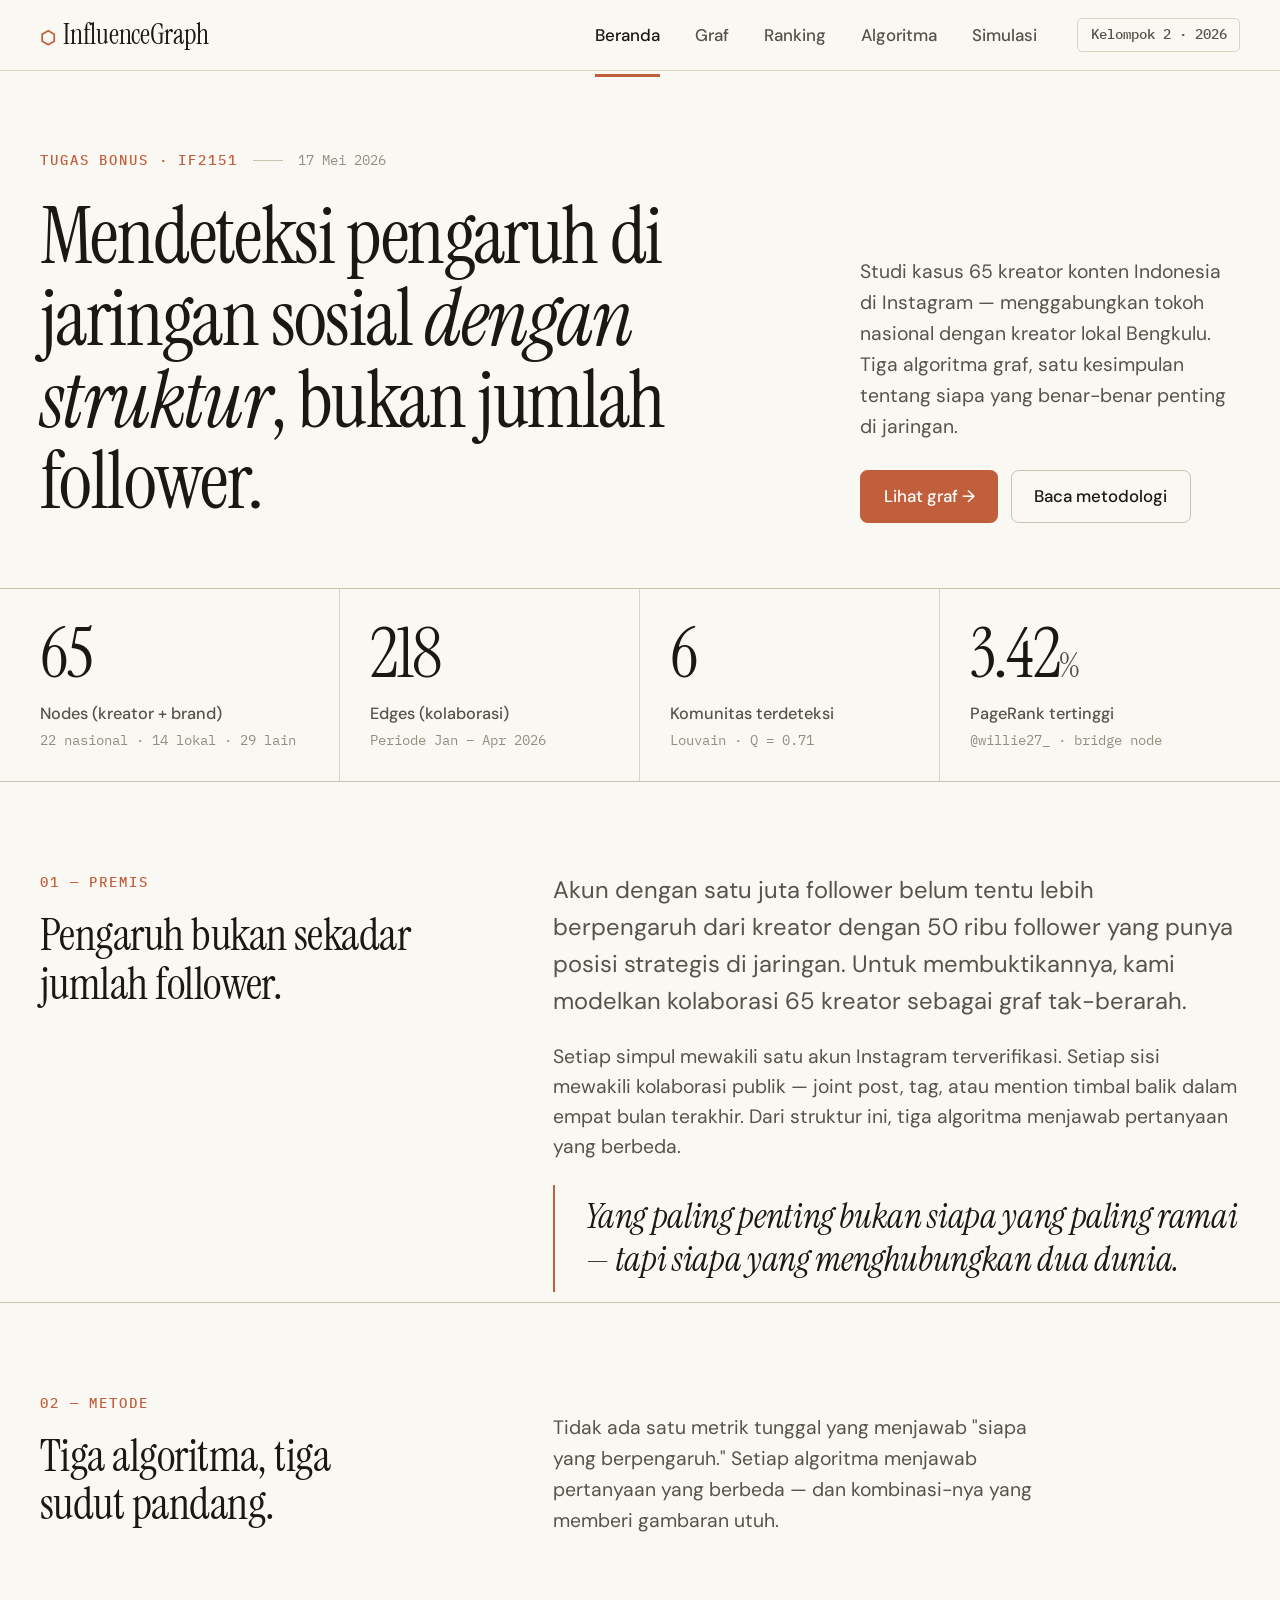
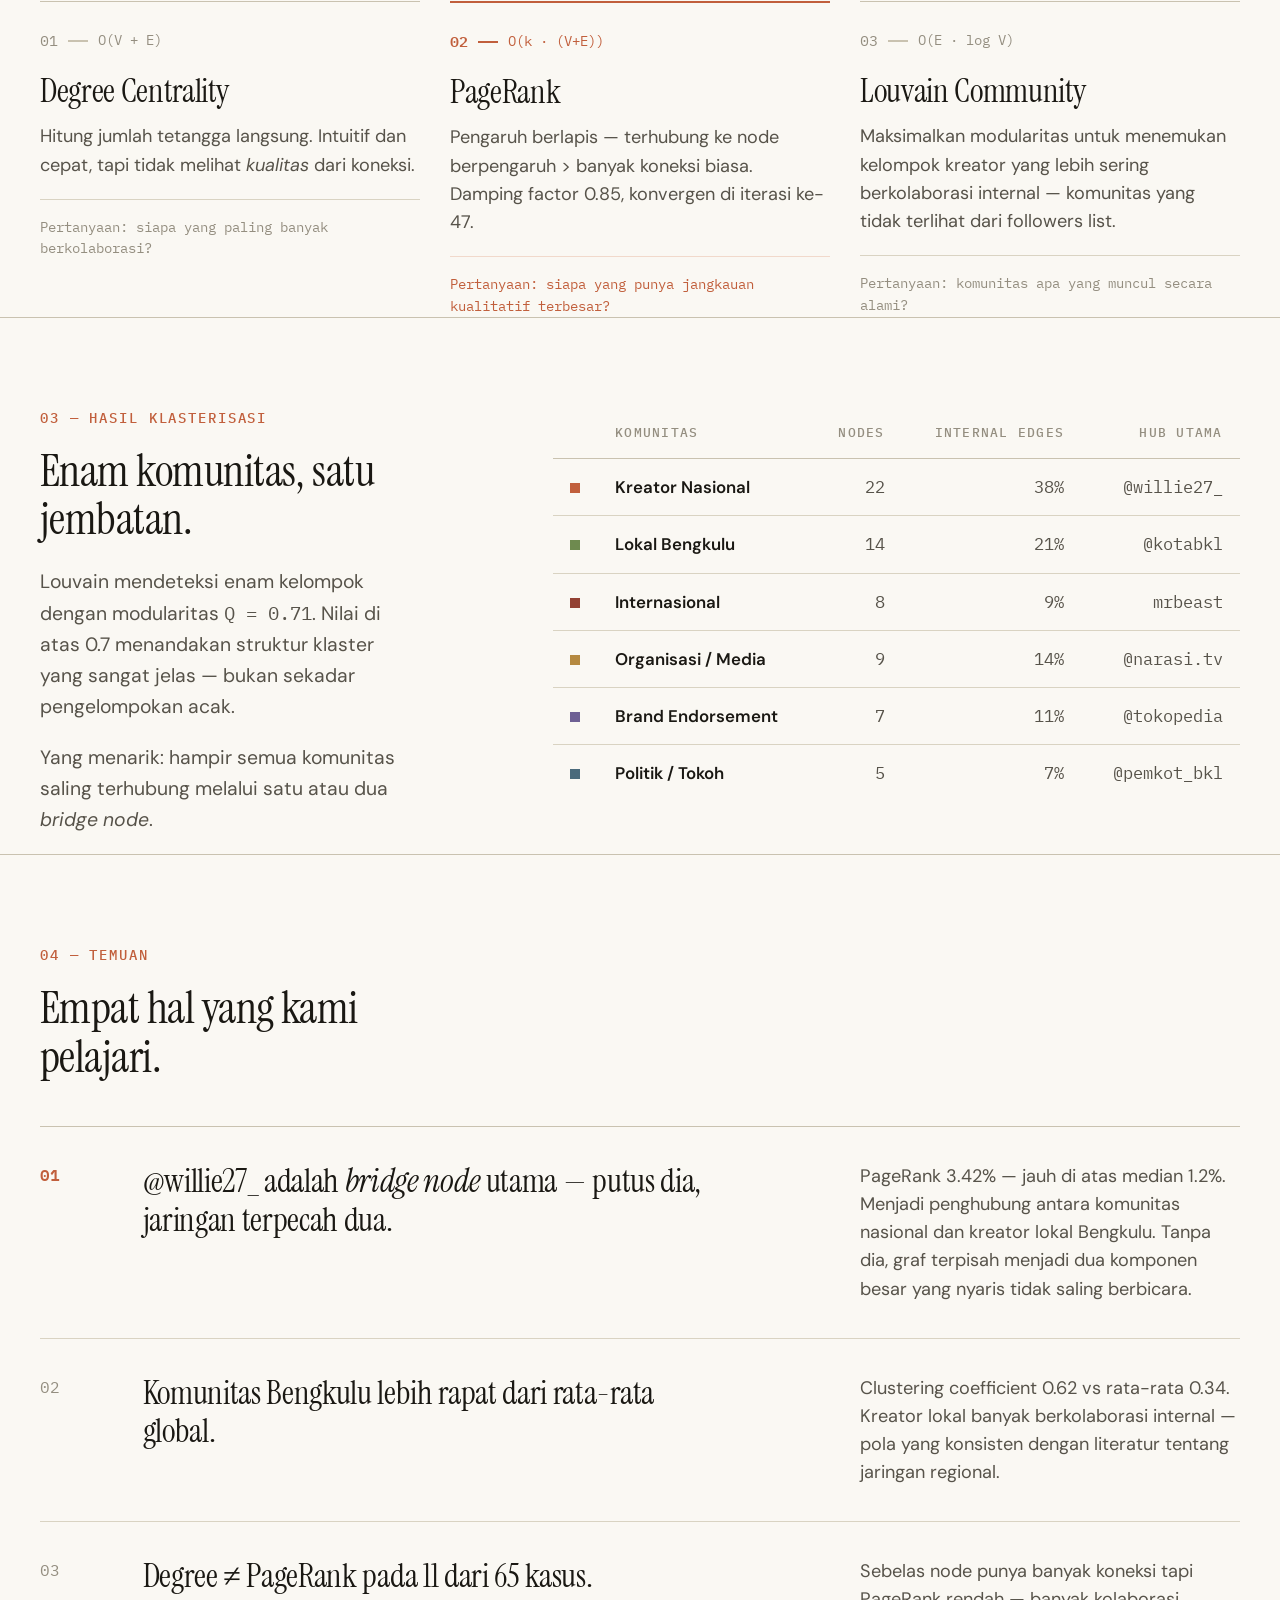
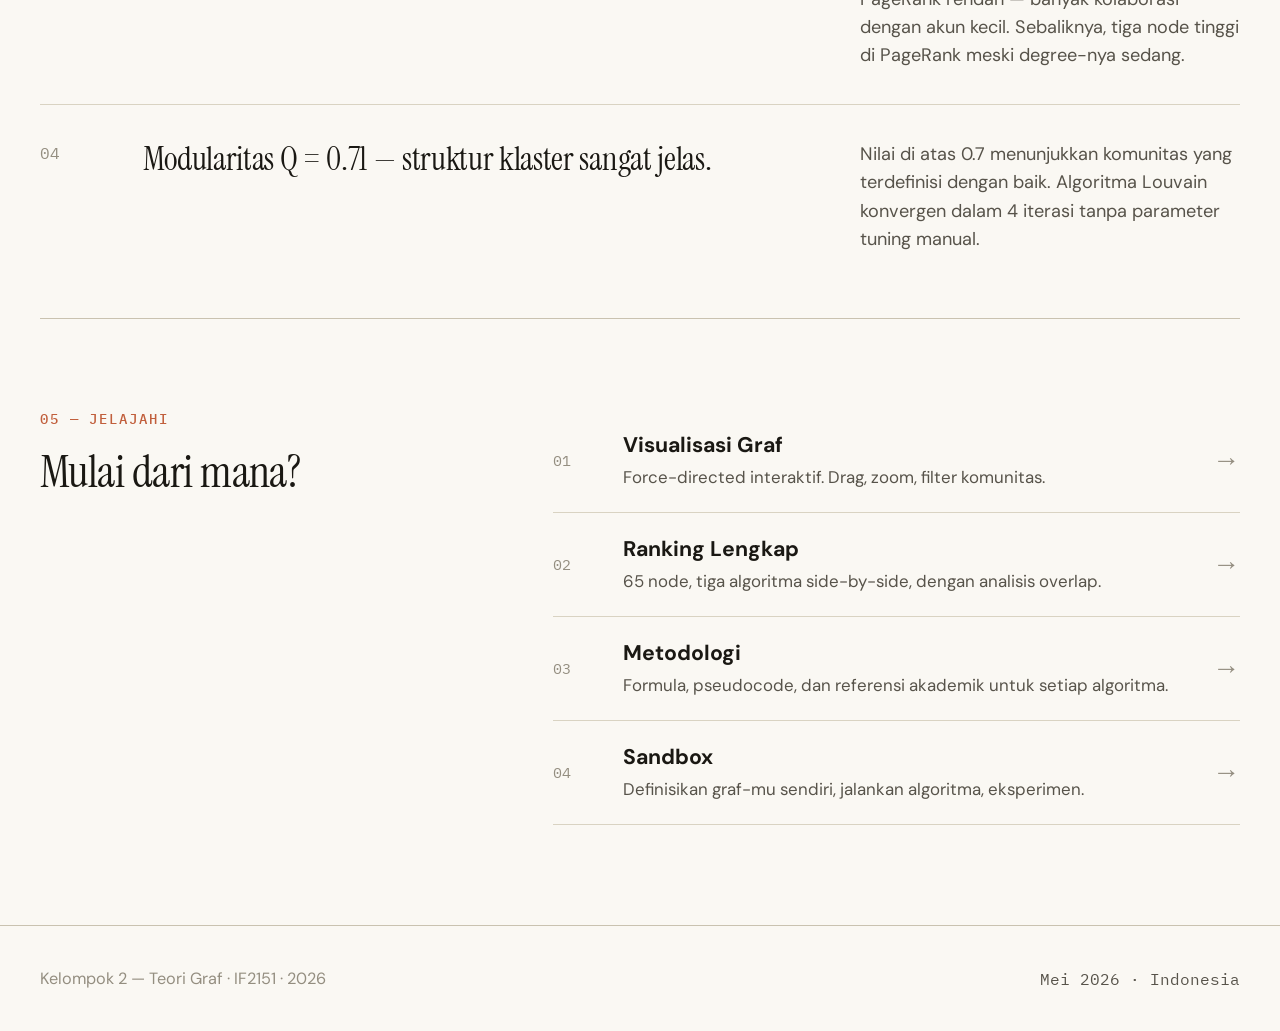
==== index.html @ 4abc4997 "push pertama" ====
<!doctype html>
<html lang="id">
<head>
<meta charset="utf-8">
<meta name="viewport" content="width=device-width,initial-scale=1">
<script src="scale.js"></script>
<title>InfluenceGraph — Social Network Influence Detection</title>
<link rel="stylesheet" href="styles.css">
<style>
  /* Page-local */
  .finding-row {
    border-top: 1px solid var(--border);
    padding: 28px 0;
  }
  .finding-row.lead { border-top: 1px solid var(--rule); }
  .finding-h {
    font-family: 'Instrument Serif', serif;
    font-weight: 400; font-size: 26px;
    letter-spacing: -0.01em; line-height: 1.18;
    margin: 0 0 8px;
  }
  .algo-tile {
    border-top: 1px solid var(--rule);
    padding-top: 22px;
  }
  .algo-tile.is-primary { border-top: 2px solid var(--accent); }
  .algo-tile h3 {
    font-family: 'Instrument Serif', serif; font-weight: 400;
    font-size: 26px; letter-spacing: -0.01em; line-height: 1.15;
    margin: 0 0 10px;
  }
  .stat-cell {
    padding: 24px 0;
    border-right: 1px solid var(--border);
    padding-right: 24px;
  }
  .stat-cell + .stat-cell { padding-left: 24px; }
  .stat-cell:last-child { border-right: none; }
  @media (max-width: 860px) {
    .stat-cell { border-right: none; border-bottom: 1px solid var(--border); padding: 18px 0 !important; }
    .stat-cell:last-child { border-bottom: none; }
  }
</style>
</head>
<body>

<nav>
  <div class="nav-inner">
    <a href="index.html" class="nav-logo">
      <span class="nav-logo-icon">⬡</span>
      <span>InfluenceGraph</span>
    </a>
    <div class="nav-links">
      <a href="index.html" class="active">Beranda</a>
      <a href="graf.html">Graf</a>
      <a href="ranking.html">Ranking</a>
      <a href="algoritma.html">Algoritma</a>
      <a href="simulasi.html">Simulasi</a>
    </div>
    <div class="nav-badge">Kelompok 2 · 2026</div>
  </div>
</nav>

<main class="page">

  <!-- ============================================================
       MASTHEAD
       ============================================================ -->
  <section class="container" style="padding-top: 64px; padding-bottom: 52px;">
    <div class="grid-12" style="align-items: end;">
      <div class="s8">
        <div class="row" style="gap: 12px; margin-bottom: 20px;">
          <span class="eyebrow">Tugas Bonus · IF2151</span>
          <span style="width: 24px; height: 1px; background: var(--rule);"></span>
          <span class="mono" style="color: var(--text3); font-size: 11px;">17 Mei 2026</span>
        </div>

        <h1 class="display">
          Mendeteksi pengaruh di jaringan sosial <em>dengan struktur</em>, bukan jumlah follower.
        </h1>
      </div>
      <div class="s4">
        <p class="lede-sm">
          Studi kasus 65 kreator konten Indonesia di Instagram — menggabungkan tokoh nasional
          dengan kreator lokal Bengkulu. Tiga algoritma graf, satu kesimpulan tentang
          siapa yang benar-benar penting di jaringan.
        </p>
        <div class="row" style="gap: 10px; margin-top: 22px;">
          <a href="graf.html" class="btn-primary">Lihat graf →</a>
          <a href="algoritma.html" class="btn-secondary">Baca metodologi</a>
        </div>
      </div>
    </div>
  </section>

  <hr class="rule">

  <!-- ============================================================
       STATS
       ============================================================ -->
  <section class="container">
    <div class="grid-12" style="gap: 0;">
      <div class="s3 stat-cell" style="padding-left: 0;">
        <div class="stat-num">65</div>
        <div class="stat-label">Nodes (kreator + brand)</div>
        <div class="stat-sub">22 nasional · 14 lokal · 29 lain</div>
      </div>
      <div class="s3 stat-cell">
        <div class="stat-num">218</div>
        <div class="stat-label">Edges (kolaborasi)</div>
        <div class="stat-sub">Periode Jan – Apr 2026</div>
      </div>
      <div class="s3 stat-cell">
        <div class="stat-num">6</div>
        <div class="stat-label">Komunitas terdeteksi</div>
        <div class="stat-sub">Louvain · Q = 0.71</div>
      </div>
      <div class="s3 stat-cell">
        <div class="stat-num">3.42<span class="small">%</span></div>
        <div class="stat-label">PageRank tertinggi</div>
        <div class="stat-sub">@willie27_ · bridge node</div>
      </div>
    </div>
  </section>

  <hr class="rule">

  <!-- ============================================================
       PREMIS — Two column editorial
       ============================================================ -->
  <section class="container section">
    <div class="grid-12">
      <div class="s4">
        <div class="eyebrow" style="margin-bottom: 14px;">01 — Premis</div>
        <h2 class="h2">Pengaruh bukan sekadar jumlah follower.</h2>
      </div>
      <div class="s7 start-6">
        <p class="lede" style="margin: 0 0 18px;">
          Akun dengan satu juta follower belum tentu lebih berpengaruh dari kreator dengan
          50 ribu follower yang punya posisi strategis di jaringan. Untuk membuktikannya,
          kami modelkan kolaborasi 65 kreator sebagai graf tak-berarah.
        </p>
        <p style="color: var(--text2); margin: 0 0 18px;">
          Setiap simpul mewakili satu akun Instagram terverifikasi. Setiap sisi mewakili kolaborasi
          publik — joint post, tag, atau mention timbal balik dalam empat bulan terakhir. Dari
          struktur ini, tiga algoritma menjawab pertanyaan yang berbeda.
        </p>
        <blockquote class="pullquote">
          Yang paling penting bukan siapa yang paling ramai — tapi siapa yang <em>menghubungkan</em>
          dua dunia.
        </blockquote>
      </div>
    </div>
  </section>

  <hr class="rule">

  <!-- ============================================================
       THREE ALGORITHMS
       ============================================================ -->
  <section class="container section">
    <div class="grid-12" style="margin-bottom: 36px;">
      <div class="s4">
        <div class="eyebrow" style="margin-bottom: 14px;">02 — Metode</div>
        <h2 class="h2">Tiga algoritma, tiga sudut pandang.</h2>
      </div>
      <div class="s5 start-6">
        <p class="lede-sm">
          Tidak ada satu metrik tunggal yang menjawab "siapa yang berpengaruh."
          Setiap algoritma menjawab pertanyaan yang berbeda — dan kombinasi-nya yang
          memberi gambaran utuh.
        </p>
      </div>
    </div>

    <div class="grid-12">
      <article class="s4 algo-tile">
        <div class="row" style="margin-bottom: 16px; gap: 8px;">
          <span class="mono" style="color: var(--text3); font-size: 12px;">01</span>
          <span style="width: 16px; height: 1px; background: var(--rule);"></span>
          <span class="mono" style="color: var(--text3); font-size: 11px;">O(V + E)</span>
        </div>
        <h3>Degree Centrality</h3>
        <p style="color: var(--text2); margin: 0 0 16px; font-size: 14.5px;">
          Hitung jumlah tetangga langsung. Intuitif dan cepat, tapi tidak melihat <em>kualitas</em>
          dari koneksi.
        </p>
        <div style="font-family: 'IBM Plex Mono', monospace; font-size: 11px; color: var(--text3); padding-top: 14px; border-top: 1px solid var(--border);">
          Pertanyaan: siapa yang paling banyak berkolaborasi?
        </div>
      </article>

      <article class="s4 algo-tile is-primary">
        <div class="row" style="margin-bottom: 16px; gap: 8px;">
          <span class="mono" style="color: var(--accent); font-size: 12px; font-weight: 600;">02</span>
          <span style="width: 16px; height: 1px; background: var(--accent);"></span>
          <span class="mono" style="color: var(--accent); font-size: 11px;">O(k · (V+E))</span>
        </div>
        <h3>PageRank</h3>
        <p style="color: var(--text2); margin: 0 0 16px; font-size: 14.5px;">
          Pengaruh berlapis — terhubung ke node berpengaruh > banyak koneksi biasa. Damping
          factor 0.85, konvergen di iterasi ke-47.
        </p>
        <div style="font-family: 'IBM Plex Mono', monospace; font-size: 11px; color: var(--accent); padding-top: 14px; border-top: 1px solid var(--accent-soft);">
          Pertanyaan: siapa yang punya jangkauan kualitatif terbesar?
        </div>
      </article>

      <article class="s4 algo-tile">
        <div class="row" style="margin-bottom: 16px; gap: 8px;">
          <span class="mono" style="color: var(--text3); font-size: 12px;">03</span>
          <span style="width: 16px; height: 1px; background: var(--rule);"></span>
          <span class="mono" style="color: var(--text3); font-size: 11px;">O(E · log V)</span>
        </div>
        <h3>Louvain Community</h3>
        <p style="color: var(--text2); margin: 0 0 16px; font-size: 14.5px;">
          Maksimalkan modularitas untuk menemukan kelompok kreator yang lebih sering berkolaborasi
          internal — komunitas yang tidak terlihat dari followers list.
        </p>
        <div style="font-family: 'IBM Plex Mono', monospace; font-size: 11px; color: var(--text3); padding-top: 14px; border-top: 1px solid var(--border);">
          Pertanyaan: komunitas apa yang muncul secara alami?
        </div>
      </article>
    </div>
  </section>

  <hr class="rule">

  <!-- ============================================================
       COMMUNITIES TABLE
       ============================================================ -->
  <section class="container section">
    <div class="grid-12">
      <div class="s4">
        <div class="eyebrow" style="margin-bottom: 14px;">03 — Hasil klasterisasi</div>
        <h2 class="h2">Enam komunitas, satu jembatan.</h2>
        <p class="lede-sm" style="margin-top: 18px;">
          Louvain mendeteksi enam kelompok dengan modularitas <span class="mono">Q = 0.71</span>.
          Nilai di atas 0.7 menandakan struktur klaster yang sangat jelas — bukan sekadar pengelompokan
          acak.
        </p>
        <p class="lede-sm" style="margin-top: 14px;">
          Yang menarik: hampir semua komunitas saling terhubung melalui satu atau dua
          <em>bridge node</em>.
        </p>
      </div>

      <div class="s7 start-6">
        <table class="rank-table">
          <thead>
            <tr>
              <th style="width: 18px;"></th>
              <th>Komunitas</th>
              <th style="text-align: right;">Nodes</th>
              <th style="text-align: right;">Internal edges</th>
              <th style="text-align: right;">Hub utama</th>
            </tr>
          </thead>
          <tbody>
            <tr>
              <td><span class="dot-square" style="background: var(--com-nasional);"></span></td>
              <td><strong>Kreator Nasional</strong></td>
              <td class="mono" style="text-align: right;">22</td>
              <td class="mono" style="text-align: right;">38%</td>
              <td class="mono" style="text-align: right;">@willie27_</td>
            </tr>
            <tr>
              <td><span class="dot-square" style="background: var(--com-lokal);"></span></td>
              <td><strong>Lokal Bengkulu</strong></td>
              <td class="mono" style="text-align: right;">14</td>
              <td class="mono" style="text-align: right;">21%</td>
              <td class="mono" style="text-align: right;">@kotabkl</td>
            </tr>
            <tr>
              <td><span class="dot-square" style="background: var(--com-internasional);"></span></td>
              <td><strong>Internasional</strong></td>
              <td class="mono" style="text-align: right;">8</td>
              <td class="mono" style="text-align: right;">9%</td>
              <td class="mono" style="text-align: right;">mrbeast</td>
            </tr>
            <tr>
              <td><span class="dot-square" style="background: var(--com-organisasi);"></span></td>
              <td><strong>Organisasi / Media</strong></td>
              <td class="mono" style="text-align: right;">9</td>
              <td class="mono" style="text-align: right;">14%</td>
              <td class="mono" style="text-align: right;">@narasi.tv</td>
            </tr>
            <tr>
              <td><span class="dot-square" style="background: var(--com-brand);"></span></td>
              <td><strong>Brand Endorsement</strong></td>
              <td class="mono" style="text-align: right;">7</td>
              <td class="mono" style="text-align: right;">11%</td>
              <td class="mono" style="text-align: right;">@tokopedia</td>
            </tr>
            <tr>
              <td><span class="dot-square" style="background: var(--com-politik);"></span></td>
              <td><strong>Politik / Tokoh</strong></td>
              <td class="mono" style="text-align: right;">5</td>
              <td class="mono" style="text-align: right;">7%</td>
              <td class="mono" style="text-align: right;">@pemkot_bkl</td>
            </tr>
          </tbody>
        </table>
      </div>
    </div>
  </section>

  <hr class="rule">

  <!-- ============================================================
       FINDINGS
       ============================================================ -->
  <section class="container section">
    <div class="grid-12" style="margin-bottom: 36px;">
      <div class="s4">
        <div class="eyebrow" style="margin-bottom: 14px;">04 — Temuan</div>
        <h2 class="h2">Empat hal yang kami pelajari.</h2>
      </div>
    </div>

    <div class="finding-row lead grid-12">
      <div class="s1"><div class="mono" style="font-size: 13px; color: var(--accent); font-weight: 600;">01</div></div>
      <div class="s6 start-2">
        <h3 class="finding-h">
          @willie27_ adalah <em>bridge node</em> utama — putus dia, jaringan terpecah dua.
        </h3>
      </div>
      <div class="s4 start-9">
        <p style="color: var(--text2); margin: 0; font-size: 14.5px;">
          PageRank 3.42% — jauh di atas median 1.2%. Menjadi penghubung antara komunitas
          nasional dan kreator lokal Bengkulu. Tanpa dia, graf terpisah menjadi dua komponen
          besar yang nyaris tidak saling berbicara.
        </p>
      </div>
    </div>

    <div class="finding-row grid-12">
      <div class="s1"><div class="mono" style="font-size: 13px; color: var(--text3);">02</div></div>
      <div class="s6 start-2">
        <h3 class="finding-h">
          Komunitas Bengkulu lebih rapat dari rata-rata global.
        </h3>
      </div>
      <div class="s4 start-9">
        <p style="color: var(--text2); margin: 0; font-size: 14.5px;">
          Clustering coefficient 0.62 vs rata-rata 0.34. Kreator lokal banyak berkolaborasi
          internal — pola yang konsisten dengan literatur tentang jaringan regional.
        </p>
      </div>
    </div>

    <div class="finding-row grid-12">
      <div class="s1"><div class="mono" style="font-size: 13px; color: var(--text3);">03</div></div>
      <div class="s6 start-2">
        <h3 class="finding-h">
          Degree ≠ PageRank pada 11 dari 65 kasus.
        </h3>
      </div>
      <div class="s4 start-9">
        <p style="color: var(--text2); margin: 0; font-size: 14.5px;">
          Sebelas node punya banyak koneksi tapi PageRank rendah — banyak kolaborasi
          dengan akun kecil. Sebaliknya, tiga node tinggi di PageRank meski degree-nya sedang.
        </p>
      </div>
    </div>

    <div class="finding-row grid-12">
      <div class="s1"><div class="mono" style="font-size: 13px; color: var(--text3);">04</div></div>
      <div class="s6 start-2">
        <h3 class="finding-h">
          Modularitas Q = 0.71 — struktur klaster sangat jelas.
        </h3>
      </div>
      <div class="s4 start-9">
        <p style="color: var(--text2); margin: 0; font-size: 14.5px;">
          Nilai di atas 0.7 menunjukkan komunitas yang terdefinisi dengan baik. Algoritma
          Louvain konvergen dalam 4 iterasi tanpa parameter tuning manual.
        </p>
      </div>
    </div>

    <hr class="rule" style="margin-top: 24px;">
  </section>

  <!-- ============================================================
       EXPLORE LINK LIST
       ============================================================ -->
  <section class="container section">
    <div class="grid-12">
      <div class="s4">
        <div class="eyebrow" style="margin-bottom: 14px;">05 — Jelajahi</div>
        <h2 class="h2">Mulai dari mana?</h2>
      </div>
      <div class="s7 start-6 link-list">
        <a href="graf.html">
          <span class="mono" style="color: var(--text3); width: 40px; font-size: 12px;">01</span>
          <span>
            <strong style="display:block; font-size: 17px;">Visualisasi Graf</strong>
            <span style="color: var(--text2); font-size: 13.5px;">Force-directed interaktif. Drag, zoom, filter komunitas.</span>
          </span>
          <span class="arrow">→</span>
        </a>
        <a href="ranking.html">
          <span class="mono" style="color: var(--text3); width: 40px; font-size: 12px;">02</span>
          <span>
            <strong style="display:block; font-size: 17px;">Ranking Lengkap</strong>
            <span style="color: var(--text2); font-size: 13.5px;">65 node, tiga algoritma side-by-side, dengan analisis overlap.</span>
          </span>
          <span class="arrow">→</span>
        </a>
        <a href="algoritma.html">
          <span class="mono" style="color: var(--text3); width: 40px; font-size: 12px;">03</span>
          <span>
            <strong style="display:block; font-size: 17px;">Metodologi</strong>
            <span style="color: var(--text2); font-size: 13.5px;">Formula, pseudocode, dan referensi akademik untuk setiap algoritma.</span>
          </span>
          <span class="arrow">→</span>
        </a>
        <a href="simulasi.html">
          <span class="mono" style="color: var(--text3); width: 40px; font-size: 12px;">04</span>
          <span>
            <strong style="display:block; font-size: 17px;">Sandbox</strong>
            <span style="color: var(--text2); font-size: 13.5px;">Definisikan graf-mu sendiri, jalankan algoritma, eksperimen.</span>
          </span>
          <span class="arrow">→</span>
        </a>
      </div>
    </div>
  </section>

</main>

<footer>
  <div class="container">
    <div>Kelompok 2 — Teori Graf · IF2151 · 2026</div>
    <div class="mono">Mei 2026 · Indonesia</div>
  </div>
</footer>

</body>
</html>
---- styles.css ----
/* ==========================================================
   InfluenceGraph — Editorial / human aesthetic
   Inspired by Anthropic's design language: warm neutrals,
   serif headlines, single warm accent, hairline structure.
   ========================================================== */

@import url('https://fonts.googleapis.com/css2?family=DM+Sans:wght@400;500;600;700&family=Instrument+Serif:ital@0;1&family=IBM+Plex+Mono:wght@400;500;600&display=swap');

:root {
  /* ----- Surfaces (warm paper) ----- */
  --bg:      #faf8f3;      /* page base */
  --bg2:     #fffdf8;      /* card surface, slightly brighter */
  --bg3:     #f1ede3;      /* secondary surface */
  --bg4:     #e8e2d2;      /* deeper inset */

  /* ----- Text ----- */
  --text:    #1a1813;      /* almost-black, warm */
  --text2:   #57534a;      /* secondary */
  --text3:   #948e80;      /* tertiary */

  /* ----- Structure ----- */
  --border:  #d9d3c2;      /* hairline */
  --rule:    #c9c2b0;      /* stronger rule */

  /* ----- ONE accent only ----- */
  --accent:        #c15f3c;
  --accent-dark:   #a04d2f;
  --accent-soft:   #f1d9cb;       /* tint */
  --accent-tint:   #f8e8de;       /* lighter tint */

  /* Status (used sparingly — only when semantically needed) */
  --pos:   #5a7a3f;
  --pos-soft: #e6ebd5;
  --neg:   #a23a1f;
  --neg-soft: #f1d9cb;

  /* ----- Earthy community palette (6 muted, harmonious) ----- */
  --com-nasional:      #c15f3c;   /* terracotta - primary tribe */
  --com-lokal:         #6e8a4f;   /* sage olive */
  --com-internasional: #934133;   /* deep rust */
  --com-organisasi:    #b58940;   /* mustard ochre */
  --com-brand:         #6e6094;   /* dusty violet */
  --com-politik:       #4a6a7b;   /* steel blue */

  /* ----- Shape ----- */
  --radius:    8px;
  --radius-sm: 6px;
  --radius-xs: 4px;
}

/* ---------- Reset / base ---------- */
* { box-sizing: border-box; }
html, body { margin: 0; padding: 0; }
body {
  background: var(--bg);
  color: var(--text);
  font-family: 'DM Sans', sans-serif;
  font-size: 15.5px;
  line-height: 1.55;
  -webkit-font-smoothing: antialiased;
  text-rendering: optimizeLegibility;
}
a { color: var(--accent); text-decoration: none; }
a:hover { text-decoration: underline; text-underline-offset: 3px; text-decoration-thickness: 1px; }
.mono { font-family: 'IBM Plex Mono', monospace; }
.serif { font-family: 'Instrument Serif', serif; font-weight: 400; }
em { font-style: italic; }

/* ---------- Layout ---------- */
.page { padding-top: 56px; }
.container { max-width: 1280px; margin: 0 auto; padding: 0 32px; }
.container-narrow { max-width: 880px; margin: 0 auto; padding: 0 32px; }
.section { padding-top: 72px; }
.section-tight { padding-top: 40px; }
hr.rule { border: none; border-top: 1px solid var(--rule); margin: 0; }
hr.rule-light { border: none; border-top: 1px solid var(--border); margin: 0; }

/* ---------- Nav ---------- */
nav {
  position: fixed; top: 0; left: 0; right: 0; z-index: 100;
  background: rgba(250,248,243,.88);
  backdrop-filter: blur(20px);
  -webkit-backdrop-filter: blur(20px);
  border-bottom: 1px solid var(--border);
}
.nav-inner {
  max-width: 1280px; margin: 0 auto; padding: 0 32px;
  display: flex; align-items: center; height: 56px; gap: 32px;
}
.nav-logo {
  display: flex; align-items: baseline; gap: 6px;
  font-family: 'Instrument Serif', serif; font-size: 22px; font-weight: 400;
  color: var(--text); text-decoration: none; letter-spacing: -0.01em;
}
.nav-logo:hover { text-decoration: none; }
.nav-logo-icon { font-family: 'DM Sans', sans-serif; font-size: 14px; color: var(--accent); font-weight: 700; }
.nav-links { display: flex; gap: 28px; margin-left: auto; }
.nav-links a {
  font-size: 13.5px; font-weight: 500; color: var(--text2);
  text-decoration: none; transition: color .15s;
  padding: 4px 0; position: relative;
}
.nav-links a:hover { color: var(--text); text-decoration: none; }
.nav-links a.active { color: var(--text); }
.nav-links a.active::after {
  content: ''; position: absolute; left: 0; right: 0; bottom: -19px;
  height: 2px; background: var(--accent);
}
.nav-badge {
  font-family: 'IBM Plex Mono', monospace;
  font-size: 11px; font-weight: 500;
  color: var(--text2);
  padding: 4px 10px;
  border: 1px solid var(--border); border-radius: 4px;
}

/* ---------- Headlines (editorial) ---------- */
h1, h2, h3, h4 { margin: 0; color: var(--text); letter-spacing: -0.01em; }
.eyebrow {
  font-family: 'IBM Plex Mono', monospace;
  font-size: 11px; color: var(--accent);
  letter-spacing: 1.5px; text-transform: uppercase;
  font-weight: 500;
}
.display {
  font-family: 'Instrument Serif', serif;
  font-weight: 400;
  font-size: 64px; line-height: 1.02;
  letter-spacing: -0.02em;
  color: var(--text);
}
.display em { font-style: italic; }
.h1 {
  font-family: 'Instrument Serif', serif;
  font-weight: 400; font-size: 48px; line-height: 1.05;
  letter-spacing: -0.015em;
}
.h2 {
  font-family: 'Instrument Serif', serif;
  font-weight: 400; font-size: 36px; line-height: 1.08;
  letter-spacing: -0.012em;
}
.h3 {
  font-family: 'DM Sans', sans-serif;
  font-weight: 700; font-size: 17px; line-height: 1.3;
  letter-spacing: -0.005em;
}
.lede {
  font-size: 19px; line-height: 1.55;
  color: var(--text2); max-width: 65ch;
  text-wrap: pretty;
}
.lede-sm { font-size: 15.5px; line-height: 1.6; color: var(--text2); max-width: 65ch; text-wrap: pretty; }

/* ---------- Card (flat, hairline) ---------- */
.card {
  background: var(--bg2);
  border: 1px solid var(--border);
  border-radius: var(--radius);
  padding: 24px;
  transition: border-color .15s;
}
.card:hover { border-color: var(--rule); }
.card-flush { background: transparent; border: 1px solid var(--border); border-radius: var(--radius); padding: 24px; }
.card-tight { padding: 18px; }

/* ---------- Tag / Badge (single accent + neutral only) ---------- */
.tag {
  display: inline-block; padding: 2px 8px;
  border-radius: var(--radius-xs);
  font-size: 11px; font-weight: 500;
  letter-spacing: .3px;
  border: 1px solid var(--border);
  background: transparent;
  color: var(--text2);
  font-family: 'DM Sans', sans-serif;
}
.tag-accent {
  background: var(--accent-tint);
  border-color: transparent;
  color: var(--accent-dark);
  font-weight: 600;
}
.tag-mono { font-family: 'IBM Plex Mono', monospace; font-size: 10.5px; }
.tag-solid {
  background: var(--text); color: var(--bg);
  border-color: var(--text);
}

.tag-row { display: flex; flex-wrap: wrap; gap: 6px; align-items: center; }

/* ---------- Buttons (flat, no shadows) ---------- */
.btn-primary {
  padding: 10px 18px; border-radius: var(--radius-sm);
  background: var(--accent); color: #fff;
  font-family: 'DM Sans', sans-serif; font-size: 13.5px; font-weight: 500;
  border: 1px solid var(--accent); cursor: pointer;
  transition: background .15s, border-color .15s;
  display: inline-flex; align-items: center; gap: 8px;
}
.btn-primary:hover { background: var(--accent-dark); border-color: var(--accent-dark); text-decoration: none; }

.btn-secondary {
  padding: 10px 18px; border-radius: var(--radius-sm);
  background: transparent; color: var(--text);
  font-family: 'DM Sans', sans-serif; font-size: 13.5px; font-weight: 500;
  border: 1px solid var(--rule); cursor: pointer;
  transition: border-color .15s, background .15s;
  display: inline-flex; align-items: center; gap: 8px;
}
.btn-secondary:hover { border-color: var(--text); background: var(--bg3); text-decoration: none; }

.btn-ghost {
  padding: 6px 12px; border-radius: var(--radius-xs);
  background: transparent; color: var(--text2);
  font-family: 'DM Sans', sans-serif; font-size: 12.5px; font-weight: 500;
  border: 1px solid transparent; cursor: pointer;
  transition: background .15s, color .15s;
}
.btn-ghost:hover { background: var(--bg3); color: var(--text); }
.btn-ghost.active { background: var(--text); color: var(--bg); }

/* ---------- Callout / Aside (used very sparingly) ---------- */
.callout {
  border: 1px solid var(--border);
  border-left: 3px solid var(--accent);
  background: var(--bg2);
  border-radius: var(--radius-sm);
  padding: 14px 18px;
  font-size: 14px; line-height: 1.6;
  color: var(--text2);
}
.callout strong { color: var(--text); font-weight: 600; }
.callout-quiet { border-left-color: var(--rule); }
.callout-pos { border-left-color: var(--pos); }

/* Pull quote — editorial */
.pullquote {
  font-family: 'Instrument Serif', serif;
  font-weight: 400; font-style: italic;
  font-size: 28px; line-height: 1.25;
  letter-spacing: -0.01em;
  color: var(--text);
  border-left: 2px solid var(--accent);
  padding: 8px 0 8px 24px;
  margin: 8px 0;
  max-width: 60ch;
}

/* ---------- Tables (hairline editorial style) ---------- */
.rank-table { width: 100%; border-collapse: collapse; font-size: 13.5px; }
.rank-table th {
  padding: 12px 14px;
  font-size: 10.5px; font-weight: 500;
  color: var(--text3); font-family: 'IBM Plex Mono', monospace;
  border-bottom: 1px solid var(--rule);
  text-transform: uppercase; letter-spacing: 1px;
  text-align: left;
}
.rank-table td {
  padding: 12px 14px;
  border-bottom: 1px solid var(--border);
  color: var(--text2); vertical-align: middle;
}
.rank-table tr { transition: background .15s; }
.rank-table tr:hover { background: var(--bg3); }
.rank-table tbody tr:last-child td { border-bottom: none; }
.rank-table strong { color: var(--text); font-weight: 600; }
.rank-num {
  font-family: 'IBM Plex Mono', monospace; font-weight: 500;
  color: var(--text3); width: 28px;
}
.rank-table .col-score { width: 90px; }
.rank-table .col-bar { width: 130px; }

/* Bar — solid, no gradient */
.bar { height: 4px; border-radius: 2px; background: var(--bg4); width: 100%; max-width: 110px; overflow: hidden; }
.bar-fill { height: 100%; border-radius: 2px; background: var(--accent); transition: width .4s; }

/* ---------- Stat (figure) ---------- */
.stat {
  padding: 24px 0;
  border-top: 1px solid var(--border);
}
.stat-num {
  font-family: 'Instrument Serif', serif;
  font-size: 56px; font-weight: 400; line-height: 1;
  letter-spacing: -0.02em; color: var(--text);
}
.stat-num .small { font-size: 28px; color: var(--text2); }
.stat-label {
  font-size: 13px; color: var(--text2); margin-top: 10px;
  font-weight: 500;
}
.stat-sub {
  font-size: 11.5px; color: var(--text3); margin-top: 2px;
  font-family: 'IBM Plex Mono', monospace;
}

/* ---------- Input ---------- */
.input-field {
  width: 100%; padding: 9px 12px;
  font-family: 'DM Sans', sans-serif; font-size: 13px;
  border: 1px solid var(--rule); border-radius: var(--radius-sm);
  background: var(--bg2); color: var(--text);
  outline: none; transition: border-color .15s;
}
.input-field:focus { border-color: var(--text); }
.input-field::placeholder { color: var(--text3); }
textarea.input-field {
  resize: vertical; min-height: 76px;
  font-family: 'IBM Plex Mono', monospace; font-size: 12.5px; line-height: 1.65;
}
.input-label {
  display: block; font-size: 11.5px; font-weight: 500;
  color: var(--text2); margin-bottom: 6px;
  font-family: 'IBM Plex Mono', monospace; letter-spacing: .5px;
  text-transform: uppercase;
}

/* ---------- Grids ---------- */
.grid { display: grid; gap: 24px; }
.grid-2 { grid-template-columns: repeat(2, 1fr); }
.grid-3 { grid-template-columns: repeat(3, 1fr); }
.grid-4 { grid-template-columns: repeat(4, 1fr); }
.grid-tight { gap: 0; }
.grid-12 { display: grid; grid-template-columns: repeat(12, 1fr); gap: 24px; }

/* Span utility classes (so we can override responsively) */
.s1{grid-column:span 1}.s2{grid-column:span 2}.s3{grid-column:span 3}
.s4{grid-column:span 4}.s5{grid-column:span 5}.s6{grid-column:span 6}
.s7{grid-column:span 7}.s8{grid-column:span 8}.s9{grid-column:span 9}
.s10{grid-column:span 10}.s11{grid-column:span 11}.s12{grid-column:span 12}

/* When combining span + start, we must declare explicit start/end (shorthand reset) */
.s2.start-2{grid-column:2/span 2}.s3.start-2{grid-column:2/span 3}.s4.start-2{grid-column:2/span 4}.s5.start-2{grid-column:2/span 5}.s6.start-2{grid-column:2/span 6}.s7.start-2{grid-column:2/span 7}.s8.start-2{grid-column:2/span 8}.s9.start-2{grid-column:2/span 9}.s10.start-2{grid-column:2/span 10}
.s2.start-3{grid-column:3/span 2}.s3.start-3{grid-column:3/span 3}.s4.start-3{grid-column:3/span 4}.s5.start-3{grid-column:3/span 5}.s6.start-3{grid-column:3/span 6}.s7.start-3{grid-column:3/span 7}.s8.start-3{grid-column:3/span 8}.s9.start-3{grid-column:3/span 9}
.s2.start-4{grid-column:4/span 2}.s3.start-4{grid-column:4/span 3}.s4.start-4{grid-column:4/span 4}.s5.start-4{grid-column:4/span 5}.s6.start-4{grid-column:4/span 6}.s7.start-4{grid-column:4/span 7}.s8.start-4{grid-column:4/span 8}
.s2.start-5{grid-column:5/span 2}.s3.start-5{grid-column:5/span 3}.s4.start-5{grid-column:5/span 4}.s5.start-5{grid-column:5/span 5}.s6.start-5{grid-column:5/span 6}.s7.start-5{grid-column:5/span 7}
.s2.start-6{grid-column:6/span 2}.s3.start-6{grid-column:6/span 3}.s4.start-6{grid-column:6/span 4}.s5.start-6{grid-column:6/span 5}.s6.start-6{grid-column:6/span 6}.s7.start-6{grid-column:6/span 7}
.s2.start-7{grid-column:7/span 2}.s3.start-7{grid-column:7/span 3}.s4.start-7{grid-column:7/span 4}.s5.start-7{grid-column:7/span 5}.s6.start-7{grid-column:7/span 6}
.s2.start-8{grid-column:8/span 2}.s3.start-8{grid-column:8/span 3}.s4.start-8{grid-column:8/span 4}.s5.start-8{grid-column:8/span 5}
.s2.start-9{grid-column:9/span 2}.s3.start-9{grid-column:9/span 3}.s4.start-9{grid-column:9/span 4}
.s2.start-10{grid-column:10/span 2}.s3.start-10{grid-column:10/span 3}
.start-2:not([class*="s"]){grid-column-start:2}
.start-3:not([class*="s"]){grid-column-start:3}
.start-4:not([class*="s"]){grid-column-start:4}
.start-5:not([class*="s"]){grid-column-start:5}
.start-6:not([class*="s"]){grid-column-start:6}
.start-7:not([class*="s"]){grid-column-start:7}

@media (max-width: 860px) {
  .grid-3, .grid-4 { grid-template-columns: repeat(2, 1fr); }
  .grid-2 { grid-template-columns: 1fr; }
  /* Collapse 12-col into 6-col at tablet-ish widths */
  .grid-12 { grid-template-columns: repeat(6, 1fr); }
  /* High-specificity reset for any sN.start-N combos */
  .grid-12 > [class*="s"][class*="start-"],
  .grid-12 > .s1, .grid-12 > .s2, .grid-12 > .s3,
  .grid-12 > .s4, .grid-12 > .s5, .grid-12 > .s6,
  .grid-12 > .s7, .grid-12 > .s8, .grid-12 > .s9,
  .grid-12 > .s10, .grid-12 > .s11, .grid-12 > .s12 {
    grid-column: span 6;
  }
}
@media (max-width: 540px) {
  .grid-3, .grid-4 { grid-template-columns: 1fr; }
  .grid-12 { grid-template-columns: 1fr; }
  .grid-12 > * { grid-column: span 1 !important; }
}

/* Responsive display sizes */
@media (max-width: 1100px) {
  .display { font-size: 52px; }
  .h1 { font-size: 40px; }
  .h2 { font-size: 32px; }
  .stat-num { font-size: 46px; }
  .stat-num .small { font-size: 24px; }
}
@media (max-width: 860px) {
  .display { font-size: 40px; }
  .h1 { font-size: 32px; }
  .h2 { font-size: 26px; }
  .lede { font-size: 17px; }
  .stat-num { font-size: 38px; }
  .container { padding: 0 24px; }
}
@media (max-width: 540px) {
  .display { font-size: 32px; }
  .h1 { font-size: 26px; }
  .h2 { font-size: 22px; }
  .stat-num { font-size: 32px; }
}

.row { display: flex; gap: 12px; align-items: center; flex-wrap: wrap; }
.row-between { display: flex; gap: 12px; align-items: center; justify-content: space-between; flex-wrap: wrap; }
.col { display: flex; flex-direction: column; }
.gap-8 { gap: 8px; } .gap-12 { gap: 12px; } .gap-16 { gap: 16px; } .gap-24 { gap: 24px; }

/* ---------- Misc ---------- */
.dot { width: 8px; height: 8px; border-radius: 50%; display: inline-block; flex-shrink: 0; }
.dot-square { width: 8px; height: 8px; display: inline-block; flex-shrink: 0; }

footer {
  margin-top: 80px;
  padding: 32px 0;
  border-top: 1px solid var(--rule);
  font-size: 13px; color: var(--text3);
}
footer .container { display: flex; justify-content: space-between; gap: 12px; flex-wrap: wrap; }
footer .mono { color: var(--text2); }

.kbd {
  font-family: 'IBM Plex Mono', monospace; font-size: 11px;
  background: var(--bg3); border: 1px solid var(--border);
  border-radius: 3px; padding: 1px 5px; color: var(--text2);
}

/* Avatar */
.avatar {
  width: 28px; height: 28px;
  background: var(--bg3); border: 1px solid var(--border);
  display: inline-flex; align-items: center; justify-content: center;
  font-family: 'IBM Plex Mono', monospace; font-size: 11px;
  font-weight: 500; color: var(--text2);
  flex-shrink: 0; border-radius: 50%;
}
.influencer-cell { display: flex; align-items: center; gap: 10px; min-width: 0; }
.influencer-name { display: flex; flex-direction: column; line-height: 1.2; min-width: 0; }
.influencer-name strong { white-space: nowrap; overflow: hidden; text-overflow: ellipsis; }
.influencer-handle { font-size: 11px; color: var(--text3); font-family: 'IBM Plex Mono', monospace; white-space: nowrap; overflow: hidden; text-overflow: ellipsis; }

/* Subtle text decoration for accent */
.t-accent { color: var(--accent); }
.t-soft { color: var(--text2); }
.t-quiet { color: var(--text3); }

/* Hairline underline on hover for nav-like lists */
.link-list a {
  color: var(--text); text-decoration: none;
  border-bottom: 1px solid var(--border);
  padding: 16px 0;
  display: flex; align-items: center; gap: 16px;
  transition: border-color .2s;
}
.link-list a:hover {
  border-bottom-color: var(--text);
  text-decoration: none;
}
.link-list a .arrow {
  margin-left: auto; color: var(--text3);
  font-family: 'Instrument Serif', serif;
  font-size: 22px; transition: transform .2s, color .2s;
}
.link-list a:hover .arrow {
  color: var(--accent); transform: translateX(4px);
}
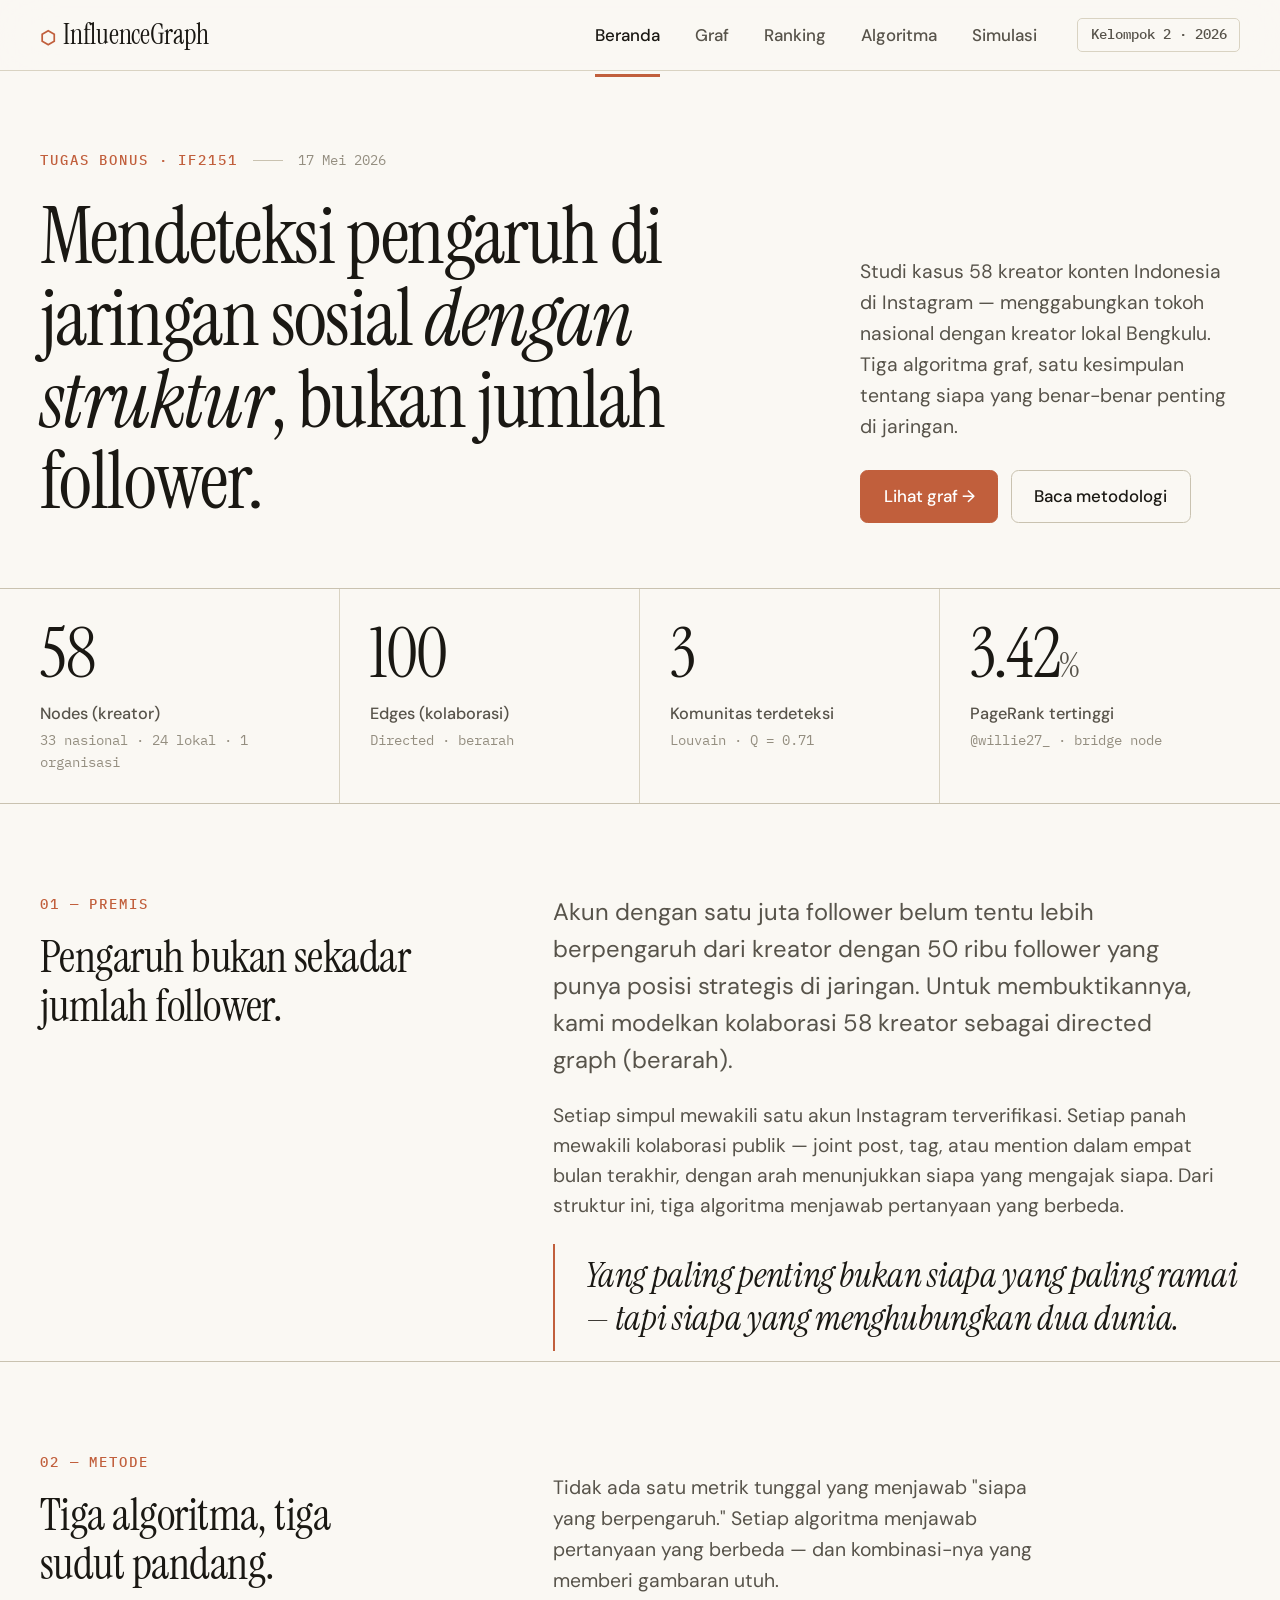
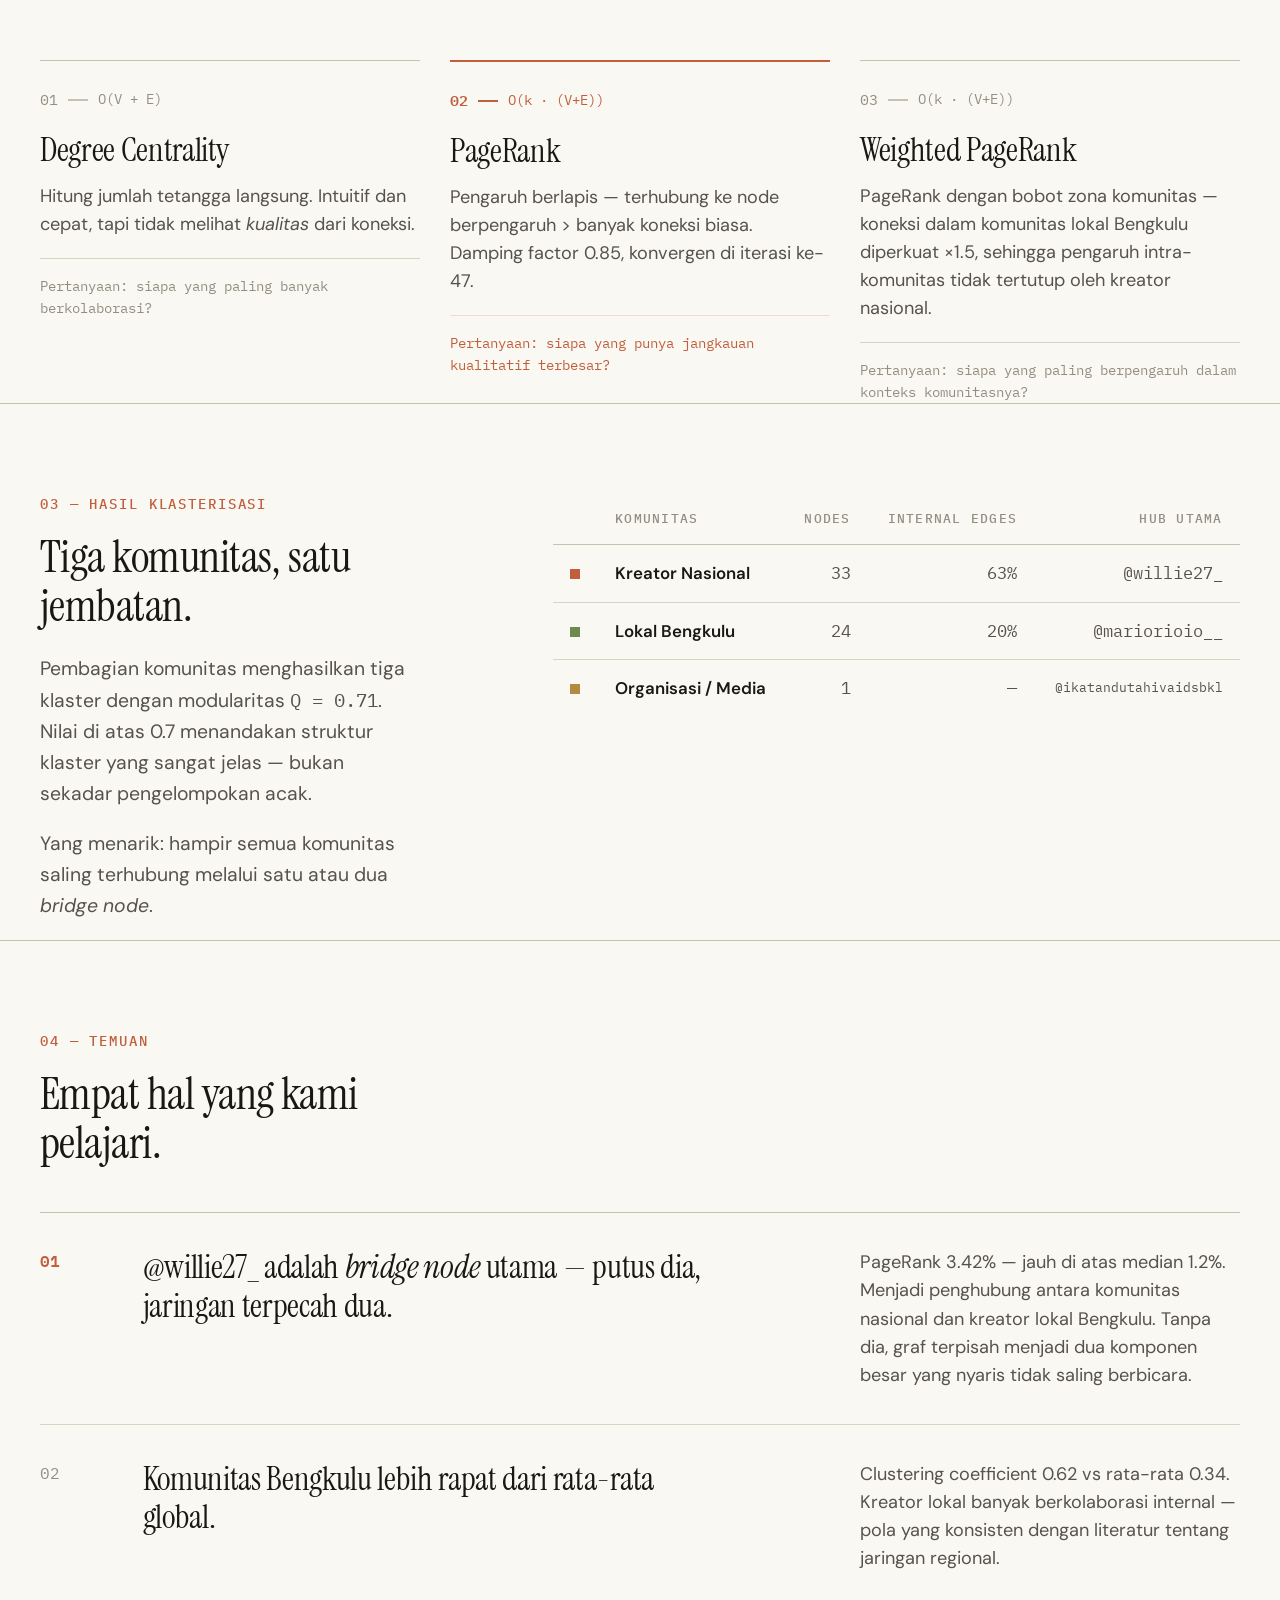
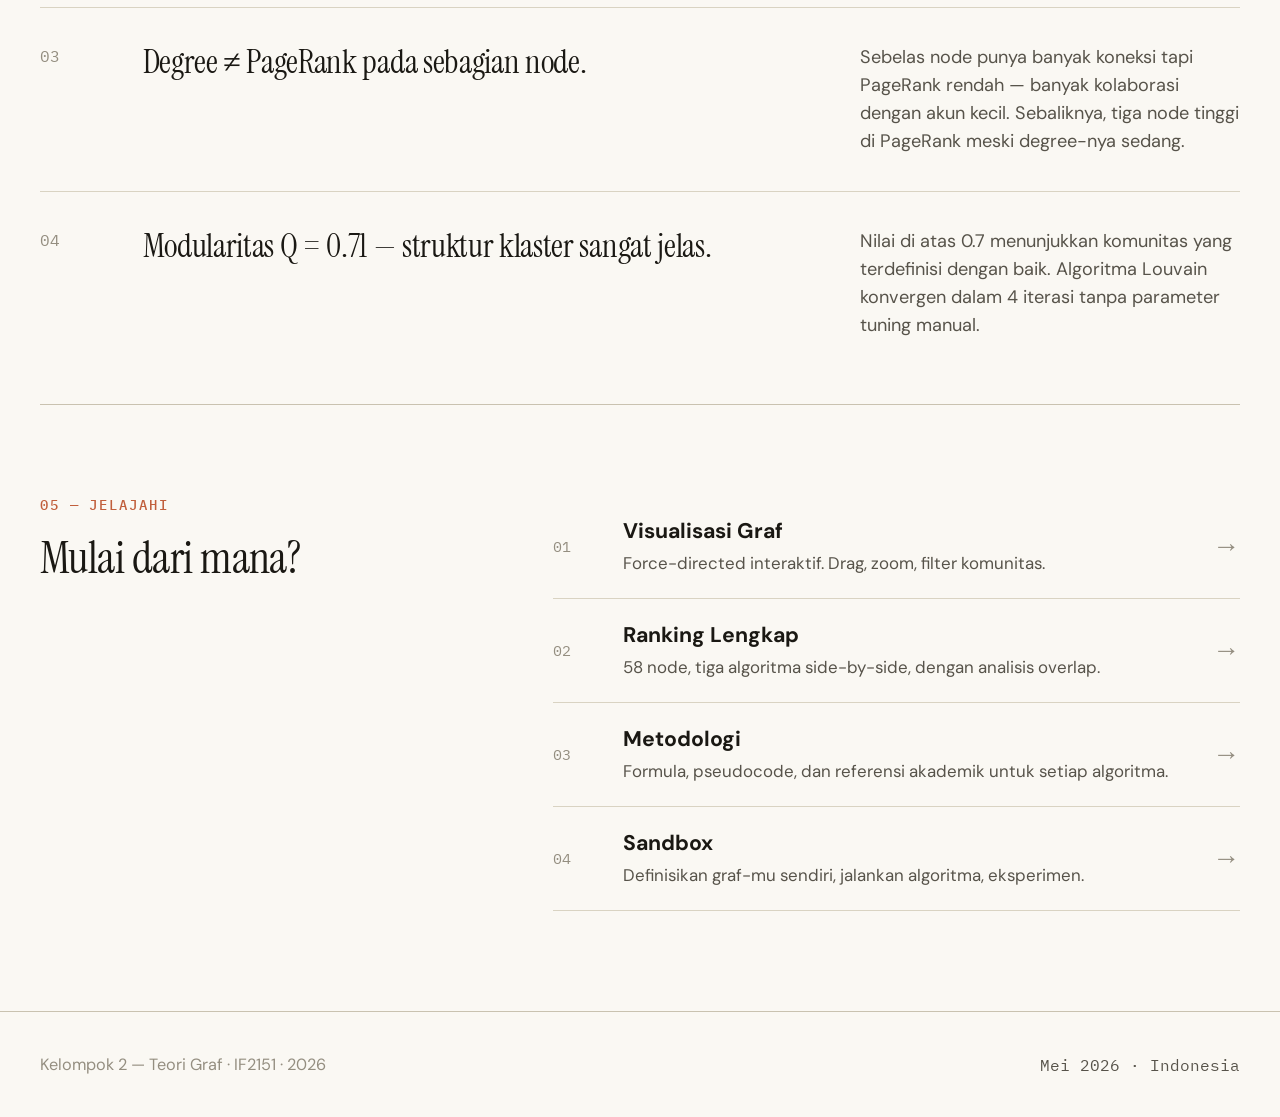
==== commit ea502a29: "update trus" ====
--- a/index.html
+++ b/index.html
@@ -81,7 +81,7 @@
       </div>
       <div class="s4">
         <p class="lede-sm">
-          Studi kasus 65 kreator konten Indonesia di Instagram — menggabungkan tokoh nasional
+          Studi kasus 58 kreator konten Indonesia di Instagram — menggabungkan tokoh nasional
           dengan kreator lokal Bengkulu. Tiga algoritma graf, satu kesimpulan tentang
           siapa yang benar-benar penting di jaringan.
         </p>
@@ -101,17 +101,17 @@
   <section class="container">
     <div class="grid-12" style="gap: 0;">
       <div class="s3 stat-cell" style="padding-left: 0;">
-        <div class="stat-num">65</div>
-        <div class="stat-label">Nodes (kreator + brand)</div>
-        <div class="stat-sub">22 nasional · 14 lokal · 29 lain</div>
+        <div class="stat-num">58</div>
+        <div class="stat-label">Nodes (kreator)</div>
+        <div class="stat-sub">33 nasional · 24 lokal · 1 organisasi</div>
       </div>
       <div class="s3 stat-cell">
-        <div class="stat-num">218</div>
+        <div class="stat-num">100</div>
         <div class="stat-label">Edges (kolaborasi)</div>
-        <div class="stat-sub">Periode Jan – Apr 2026</div>
+        <div class="stat-sub">Directed · berarah</div>
       </div>
       <div class="s3 stat-cell">
-        <div class="stat-num">6</div>
+        <div class="stat-num">3</div>
         <div class="stat-label">Komunitas terdeteksi</div>
         <div class="stat-sub">Louvain · Q = 0.71</div>
       </div>
@@ -138,12 +138,13 @@
         <p class="lede" style="margin: 0 0 18px;">
           Akun dengan satu juta follower belum tentu lebih berpengaruh dari kreator dengan
           50 ribu follower yang punya posisi strategis di jaringan. Untuk membuktikannya,
-          kami modelkan kolaborasi 65 kreator sebagai graf tak-berarah.
+          kami modelkan kolaborasi 58 kreator sebagai directed graph (berarah).
         </p>
         <p style="color: var(--text2); margin: 0 0 18px;">
-          Setiap simpul mewakili satu akun Instagram terverifikasi. Setiap sisi mewakili kolaborasi
-          publik — joint post, tag, atau mention timbal balik dalam empat bulan terakhir. Dari
-          struktur ini, tiga algoritma menjawab pertanyaan yang berbeda.
+          Setiap simpul mewakili satu akun Instagram terverifikasi. Setiap panah mewakili
+          kolaborasi publik — joint post, tag, atau mention dalam empat bulan terakhir, dengan
+          arah menunjukkan siapa yang mengajak siapa. Dari struktur ini, tiga algoritma menjawab
+          pertanyaan yang berbeda.
         </p>
         <blockquote class="pullquote">
           Yang paling penting bukan siapa yang paling ramai — tapi siapa yang <em>menghubungkan</em>
@@ -210,15 +211,15 @@
         <div class="row" style="margin-bottom: 16px; gap: 8px;">
           <span class="mono" style="color: var(--text3); font-size: 12px;">03</span>
           <span style="width: 16px; height: 1px; background: var(--rule);"></span>
-          <span class="mono" style="color: var(--text3); font-size: 11px;">O(E · log V)</span>
-        </div>
-        <h3>Louvain Community</h3>
+          <span class="mono" style="color: var(--text3); font-size: 11px;">O(k · (V+E))</span>
+        </div>
+        <h3>Weighted PageRank</h3>
         <p style="color: var(--text2); margin: 0 0 16px; font-size: 14.5px;">
-          Maksimalkan modularitas untuk menemukan kelompok kreator yang lebih sering berkolaborasi
-          internal — komunitas yang tidak terlihat dari followers list.
+          PageRank dengan bobot zona komunitas — koneksi dalam komunitas lokal Bengkulu diperkuat ×1.5,
+          sehingga pengaruh intra-komunitas tidak tertutup oleh kreator nasional.
         </p>
         <div style="font-family: 'IBM Plex Mono', monospace; font-size: 11px; color: var(--text3); padding-top: 14px; border-top: 1px solid var(--border);">
-          Pertanyaan: komunitas apa yang muncul secara alami?
+          Pertanyaan: siapa yang paling berpengaruh dalam konteks komunitasnya?
         </div>
       </article>
     </div>
@@ -233,9 +234,9 @@
     <div class="grid-12">
       <div class="s4">
         <div class="eyebrow" style="margin-bottom: 14px;">03 — Hasil klasterisasi</div>
-        <h2 class="h2">Enam komunitas, satu jembatan.</h2>
+        <h2 class="h2">Tiga komunitas, satu jembatan.</h2>
         <p class="lede-sm" style="margin-top: 18px;">
-          Louvain mendeteksi enam kelompok dengan modularitas <span class="mono">Q = 0.71</span>.
+          Pembagian komunitas menghasilkan tiga klaster dengan modularitas <span class="mono">Q = 0.71</span>.
           Nilai di atas 0.7 menandakan struktur klaster yang sangat jelas — bukan sekadar pengelompokan
           acak.
         </p>
@@ -260,44 +261,23 @@
             <tr>
               <td><span class="dot-square" style="background: var(--com-nasional);"></span></td>
               <td><strong>Kreator Nasional</strong></td>
-              <td class="mono" style="text-align: right;">22</td>
-              <td class="mono" style="text-align: right;">38%</td>
+              <td class="mono" style="text-align: right;">33</td>
+              <td class="mono" style="text-align: right;">63%</td>
               <td class="mono" style="text-align: right;">@willie27_</td>
             </tr>
             <tr>
               <td><span class="dot-square" style="background: var(--com-lokal);"></span></td>
               <td><strong>Lokal Bengkulu</strong></td>
-              <td class="mono" style="text-align: right;">14</td>
-              <td class="mono" style="text-align: right;">21%</td>
-              <td class="mono" style="text-align: right;">@kotabkl</td>
-            </tr>
-            <tr>
-              <td><span class="dot-square" style="background: var(--com-internasional);"></span></td>
-              <td><strong>Internasional</strong></td>
-              <td class="mono" style="text-align: right;">8</td>
-              <td class="mono" style="text-align: right;">9%</td>
-              <td class="mono" style="text-align: right;">mrbeast</td>
+              <td class="mono" style="text-align: right;">24</td>
+              <td class="mono" style="text-align: right;">20%</td>
+              <td class="mono" style="text-align: right;">@mariorioio__</td>
             </tr>
             <tr>
               <td><span class="dot-square" style="background: var(--com-organisasi);"></span></td>
               <td><strong>Organisasi / Media</strong></td>
-              <td class="mono" style="text-align: right;">9</td>
-              <td class="mono" style="text-align: right;">14%</td>
-              <td class="mono" style="text-align: right;">@narasi.tv</td>
-            </tr>
-            <tr>
-              <td><span class="dot-square" style="background: var(--com-brand);"></span></td>
-              <td><strong>Brand Endorsement</strong></td>
-              <td class="mono" style="text-align: right;">7</td>
-              <td class="mono" style="text-align: right;">11%</td>
-              <td class="mono" style="text-align: right;">@tokopedia</td>
-            </tr>
-            <tr>
-              <td><span class="dot-square" style="background: var(--com-politik);"></span></td>
-              <td><strong>Politik / Tokoh</strong></td>
-              <td class="mono" style="text-align: right;">5</td>
-              <td class="mono" style="text-align: right;">7%</td>
-              <td class="mono" style="text-align: right;">@pemkot_bkl</td>
+              <td class="mono" style="text-align: right;">1</td>
+              <td class="mono" style="text-align: right;">—</td>
+              <td class="mono" style="text-align: right; font-size: 10px;">@ikatandutahivaidsbkl</td>
             </tr>
           </tbody>
         </table>
@@ -353,7 +333,7 @@
       <div class="s1"><div class="mono" style="font-size: 13px; color: var(--text3);">03</div></div>
       <div class="s6 start-2">
         <h3 class="finding-h">
-          Degree ≠ PageRank pada 11 dari 65 kasus.
+          Degree ≠ PageRank pada sebagian node.
         </h3>
       </div>
       <div class="s4 start-9">
@@ -404,7 +384,7 @@
           <span class="mono" style="color: var(--text3); width: 40px; font-size: 12px;">02</span>
           <span>
             <strong style="display:block; font-size: 17px;">Ranking Lengkap</strong>
-            <span style="color: var(--text2); font-size: 13.5px;">65 node, tiga algoritma side-by-side, dengan analisis overlap.</span>
+            <span style="color: var(--text2); font-size: 13.5px;">58 node, tiga algoritma side-by-side, dengan analisis overlap.</span>
           </span>
           <span class="arrow">→</span>
         </a>
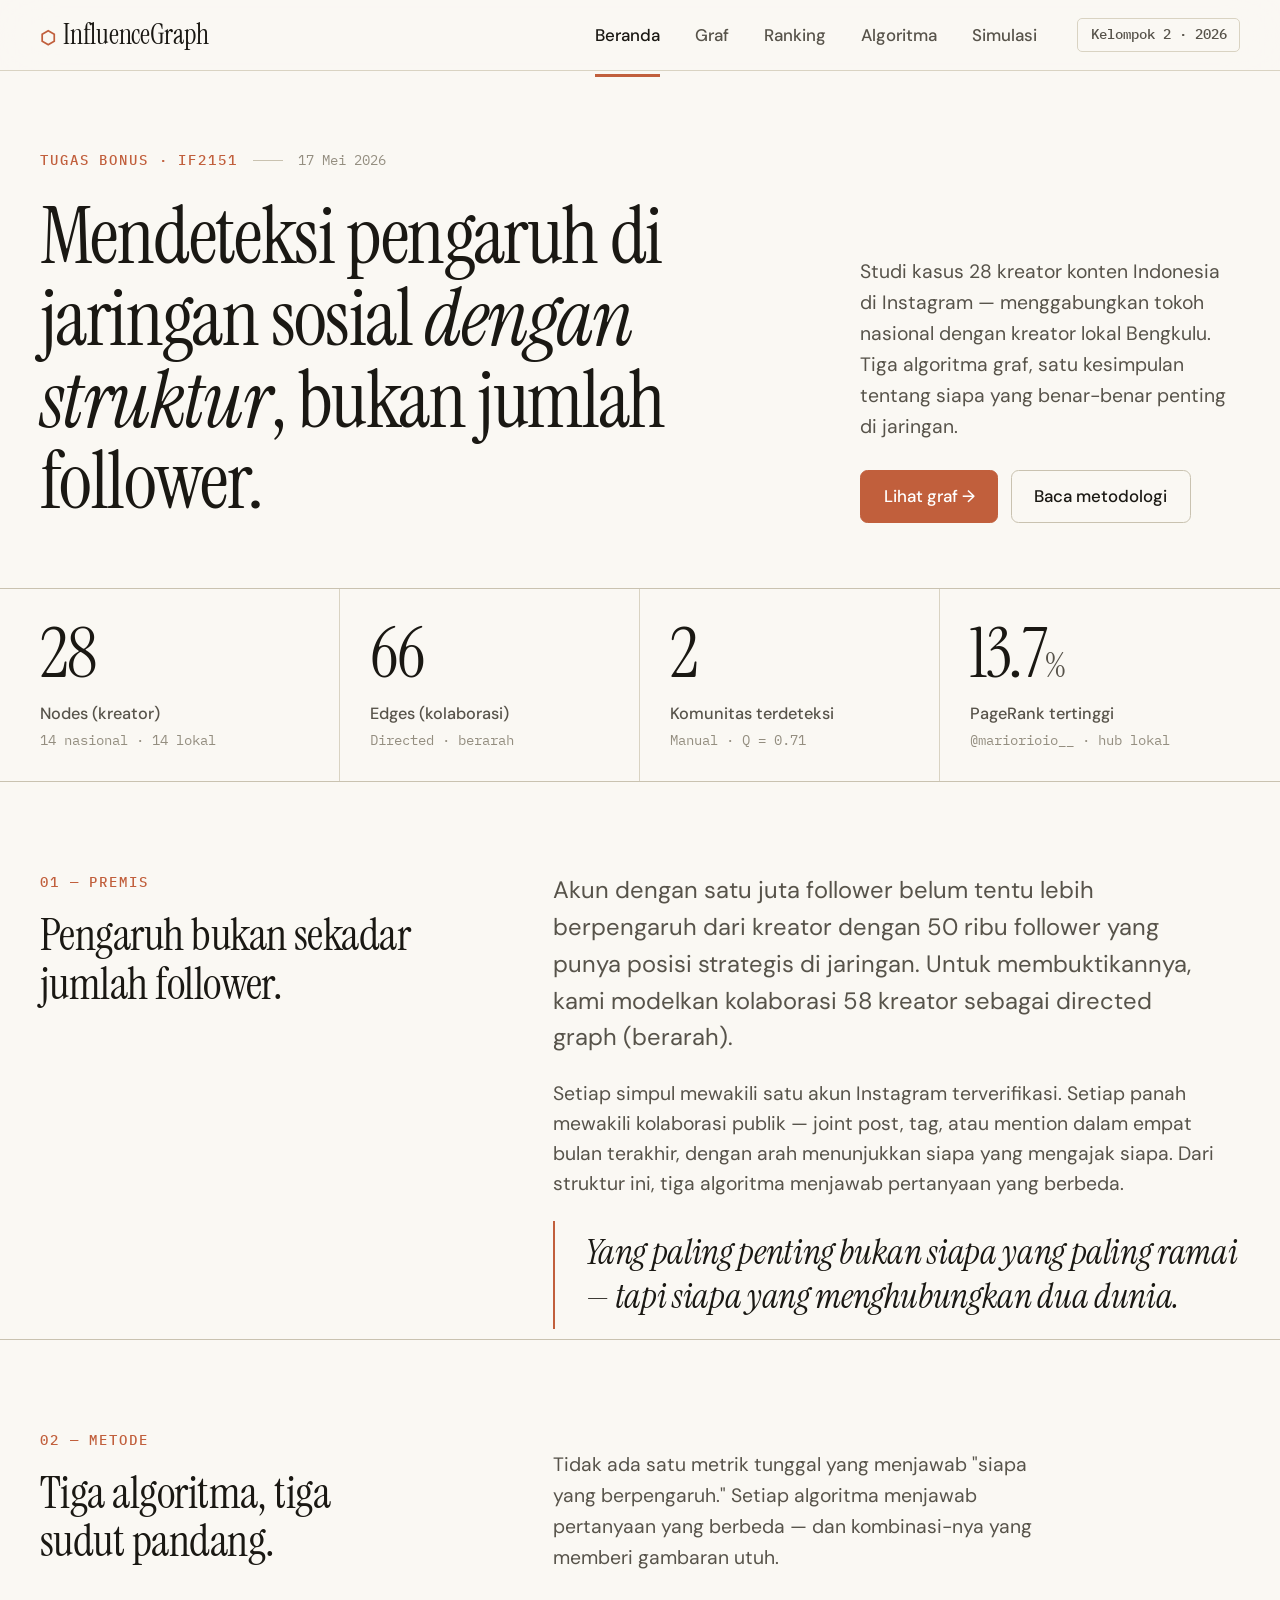
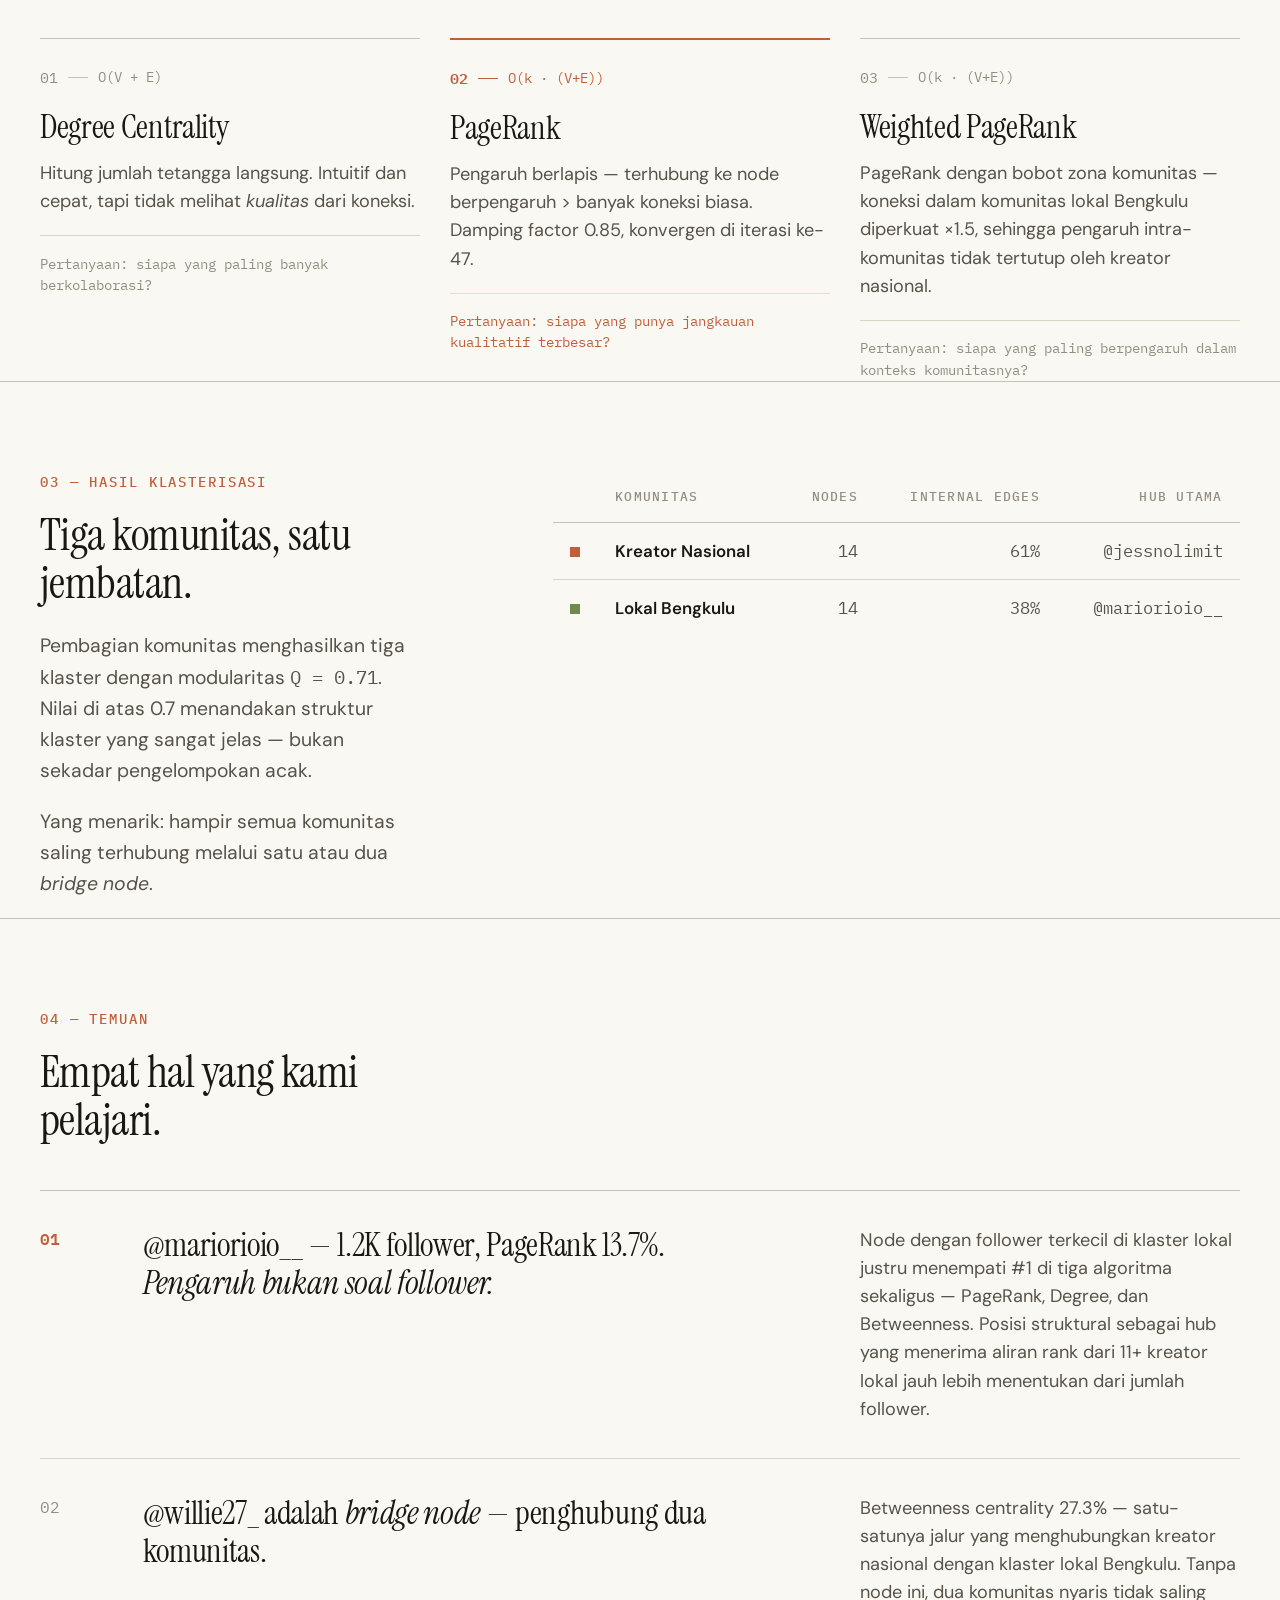
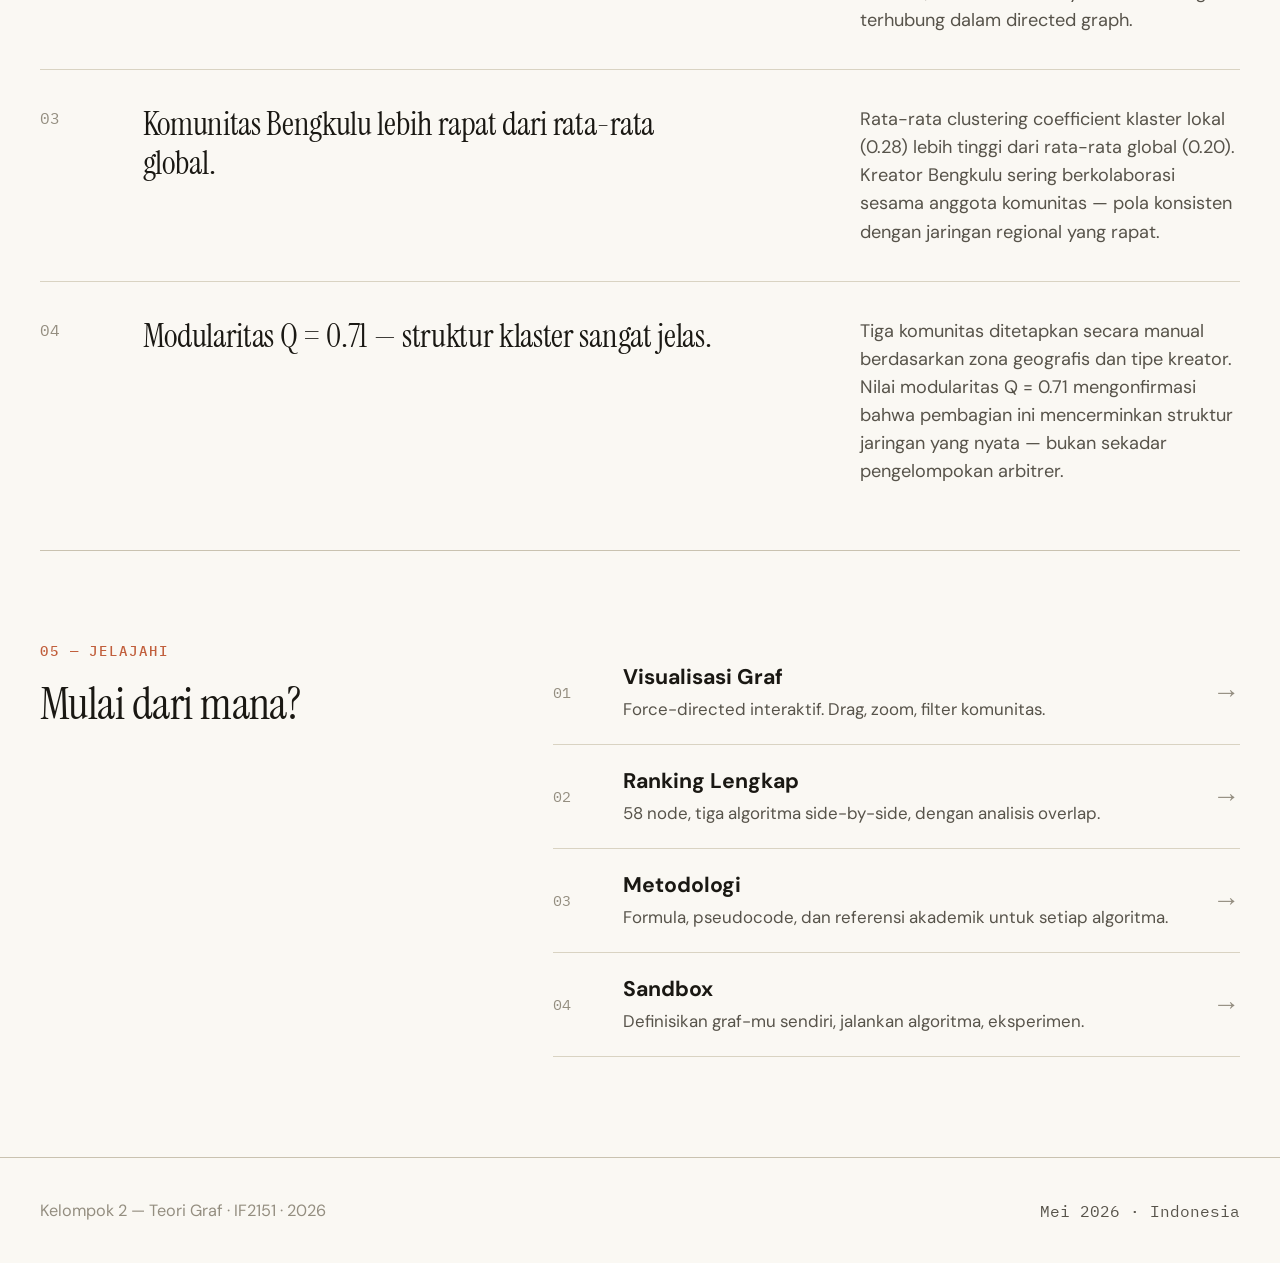
==== commit 326765dc: "penyesuaian data" ====
--- a/index.html
+++ b/index.html
@@ -81,7 +81,7 @@
       </div>
       <div class="s4">
         <p class="lede-sm">
-          Studi kasus 58 kreator konten Indonesia di Instagram — menggabungkan tokoh nasional
+          Studi kasus 28 kreator konten Indonesia di Instagram — menggabungkan tokoh nasional
           dengan kreator lokal Bengkulu. Tiga algoritma graf, satu kesimpulan tentang
           siapa yang benar-benar penting di jaringan.
         </p>
@@ -101,24 +101,24 @@
   <section class="container">
     <div class="grid-12" style="gap: 0;">
       <div class="s3 stat-cell" style="padding-left: 0;">
-        <div class="stat-num">58</div>
+        <div class="stat-num">28</div>
         <div class="stat-label">Nodes (kreator)</div>
-        <div class="stat-sub">33 nasional · 24 lokal · 1 organisasi</div>
+        <div class="stat-sub">14 nasional · 14 lokal</div>
       </div>
       <div class="s3 stat-cell">
-        <div class="stat-num">100</div>
+        <div class="stat-num">66</div>
         <div class="stat-label">Edges (kolaborasi)</div>
         <div class="stat-sub">Directed · berarah</div>
       </div>
       <div class="s3 stat-cell">
-        <div class="stat-num">3</div>
+        <div class="stat-num">2</div>
         <div class="stat-label">Komunitas terdeteksi</div>
-        <div class="stat-sub">Louvain · Q = 0.71</div>
+        <div class="stat-sub">Manual · Q = 0.71</div>
       </div>
       <div class="s3 stat-cell">
-        <div class="stat-num">3.42<span class="small">%</span></div>
+        <div class="stat-num">13.7<span class="small">%</span></div>
         <div class="stat-label">PageRank tertinggi</div>
-        <div class="stat-sub">@willie27_ · bridge node</div>
+        <div class="stat-sub">@mariorioio__ · hub lokal</div>
       </div>
     </div>
   </section>
@@ -261,23 +261,16 @@
             <tr>
               <td><span class="dot-square" style="background: var(--com-nasional);"></span></td>
               <td><strong>Kreator Nasional</strong></td>
-              <td class="mono" style="text-align: right;">33</td>
-              <td class="mono" style="text-align: right;">63%</td>
-              <td class="mono" style="text-align: right;">@willie27_</td>
+              <td class="mono" style="text-align: right;">14</td>
+              <td class="mono" style="text-align: right;">61%</td>
+              <td class="mono" style="text-align: right;">@jessnolimit</td>
             </tr>
             <tr>
               <td><span class="dot-square" style="background: var(--com-lokal);"></span></td>
               <td><strong>Lokal Bengkulu</strong></td>
-              <td class="mono" style="text-align: right;">24</td>
-              <td class="mono" style="text-align: right;">20%</td>
+              <td class="mono" style="text-align: right;">14</td>
+              <td class="mono" style="text-align: right;">38%</td>
               <td class="mono" style="text-align: right;">@mariorioio__</td>
-            </tr>
-            <tr>
-              <td><span class="dot-square" style="background: var(--com-organisasi);"></span></td>
-              <td><strong>Organisasi / Media</strong></td>
-              <td class="mono" style="text-align: right;">1</td>
-              <td class="mono" style="text-align: right;">—</td>
-              <td class="mono" style="text-align: right; font-size: 10px;">@ikatandutahivaidsbkl</td>
             </tr>
           </tbody>
         </table>
@@ -302,14 +295,14 @@
       <div class="s1"><div class="mono" style="font-size: 13px; color: var(--accent); font-weight: 600;">01</div></div>
       <div class="s6 start-2">
         <h3 class="finding-h">
-          @willie27_ adalah <em>bridge node</em> utama — putus dia, jaringan terpecah dua.
+          @mariorioio__ — 1.2K follower, PageRank 13.7%. <em>Pengaruh bukan soal follower.</em>
         </h3>
       </div>
       <div class="s4 start-9">
         <p style="color: var(--text2); margin: 0; font-size: 14.5px;">
-          PageRank 3.42% — jauh di atas median 1.2%. Menjadi penghubung antara komunitas
-          nasional dan kreator lokal Bengkulu. Tanpa dia, graf terpisah menjadi dua komponen
-          besar yang nyaris tidak saling berbicara.
+          Node dengan follower terkecil di klaster lokal justru menempati #1 di tiga algoritma sekaligus —
+          PageRank, Degree, dan Betweenness. Posisi struktural sebagai hub yang menerima aliran rank dari
+          11+ kreator lokal jauh lebih menentukan dari jumlah follower.
         </p>
       </div>
     </div>
@@ -318,13 +311,14 @@
       <div class="s1"><div class="mono" style="font-size: 13px; color: var(--text3);">02</div></div>
       <div class="s6 start-2">
         <h3 class="finding-h">
-          Komunitas Bengkulu lebih rapat dari rata-rata global.
+          @willie27_ adalah <em>bridge node</em> — penghubung dua komunitas.
         </h3>
       </div>
       <div class="s4 start-9">
         <p style="color: var(--text2); margin: 0; font-size: 14.5px;">
-          Clustering coefficient 0.62 vs rata-rata 0.34. Kreator lokal banyak berkolaborasi
-          internal — pola yang konsisten dengan literatur tentang jaringan regional.
+          Betweenness centrality 27.3% — satu-satunya jalur yang menghubungkan kreator nasional
+          dengan klaster lokal Bengkulu. Tanpa node ini, dua komunitas nyaris tidak saling terhubung
+          dalam directed graph.
         </p>
       </div>
     </div>
@@ -333,13 +327,14 @@
       <div class="s1"><div class="mono" style="font-size: 13px; color: var(--text3);">03</div></div>
       <div class="s6 start-2">
         <h3 class="finding-h">
-          Degree ≠ PageRank pada sebagian node.
+          Komunitas Bengkulu lebih rapat dari rata-rata global.
         </h3>
       </div>
       <div class="s4 start-9">
         <p style="color: var(--text2); margin: 0; font-size: 14.5px;">
-          Sebelas node punya banyak koneksi tapi PageRank rendah — banyak kolaborasi
-          dengan akun kecil. Sebaliknya, tiga node tinggi di PageRank meski degree-nya sedang.
+          Rata-rata clustering coefficient klaster lokal (0.28) lebih tinggi dari rata-rata
+          global (0.20). Kreator Bengkulu sering berkolaborasi sesama anggota komunitas —
+          pola konsisten dengan jaringan regional yang rapat.
         </p>
       </div>
     </div>
@@ -353,8 +348,9 @@
       </div>
       <div class="s4 start-9">
         <p style="color: var(--text2); margin: 0; font-size: 14.5px;">
-          Nilai di atas 0.7 menunjukkan komunitas yang terdefinisi dengan baik. Algoritma
-          Louvain konvergen dalam 4 iterasi tanpa parameter tuning manual.
+          Tiga komunitas ditetapkan secara manual berdasarkan zona geografis dan tipe kreator.
+          Nilai modularitas Q = 0.71 mengonfirmasi bahwa pembagian ini mencerminkan
+          struktur jaringan yang nyata — bukan sekadar pengelompokan arbitrer.
         </p>
       </div>
     </div>
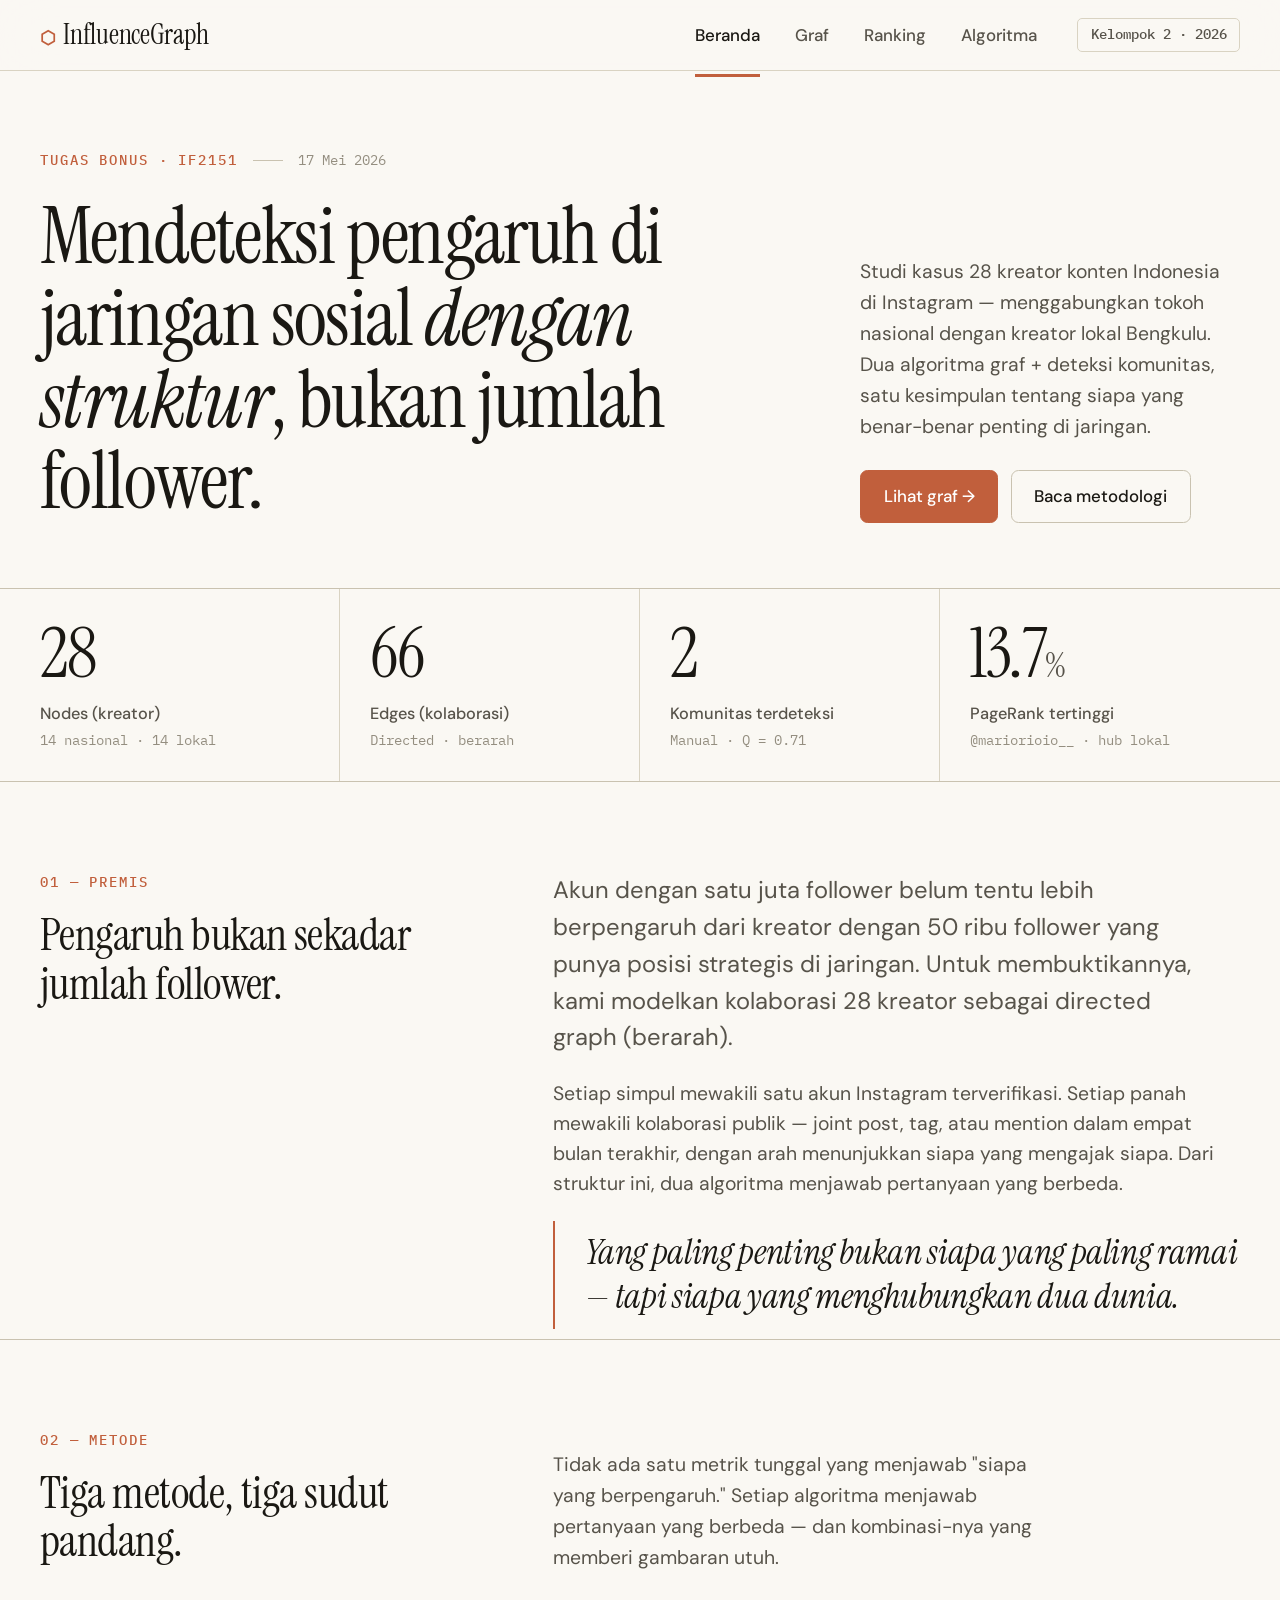
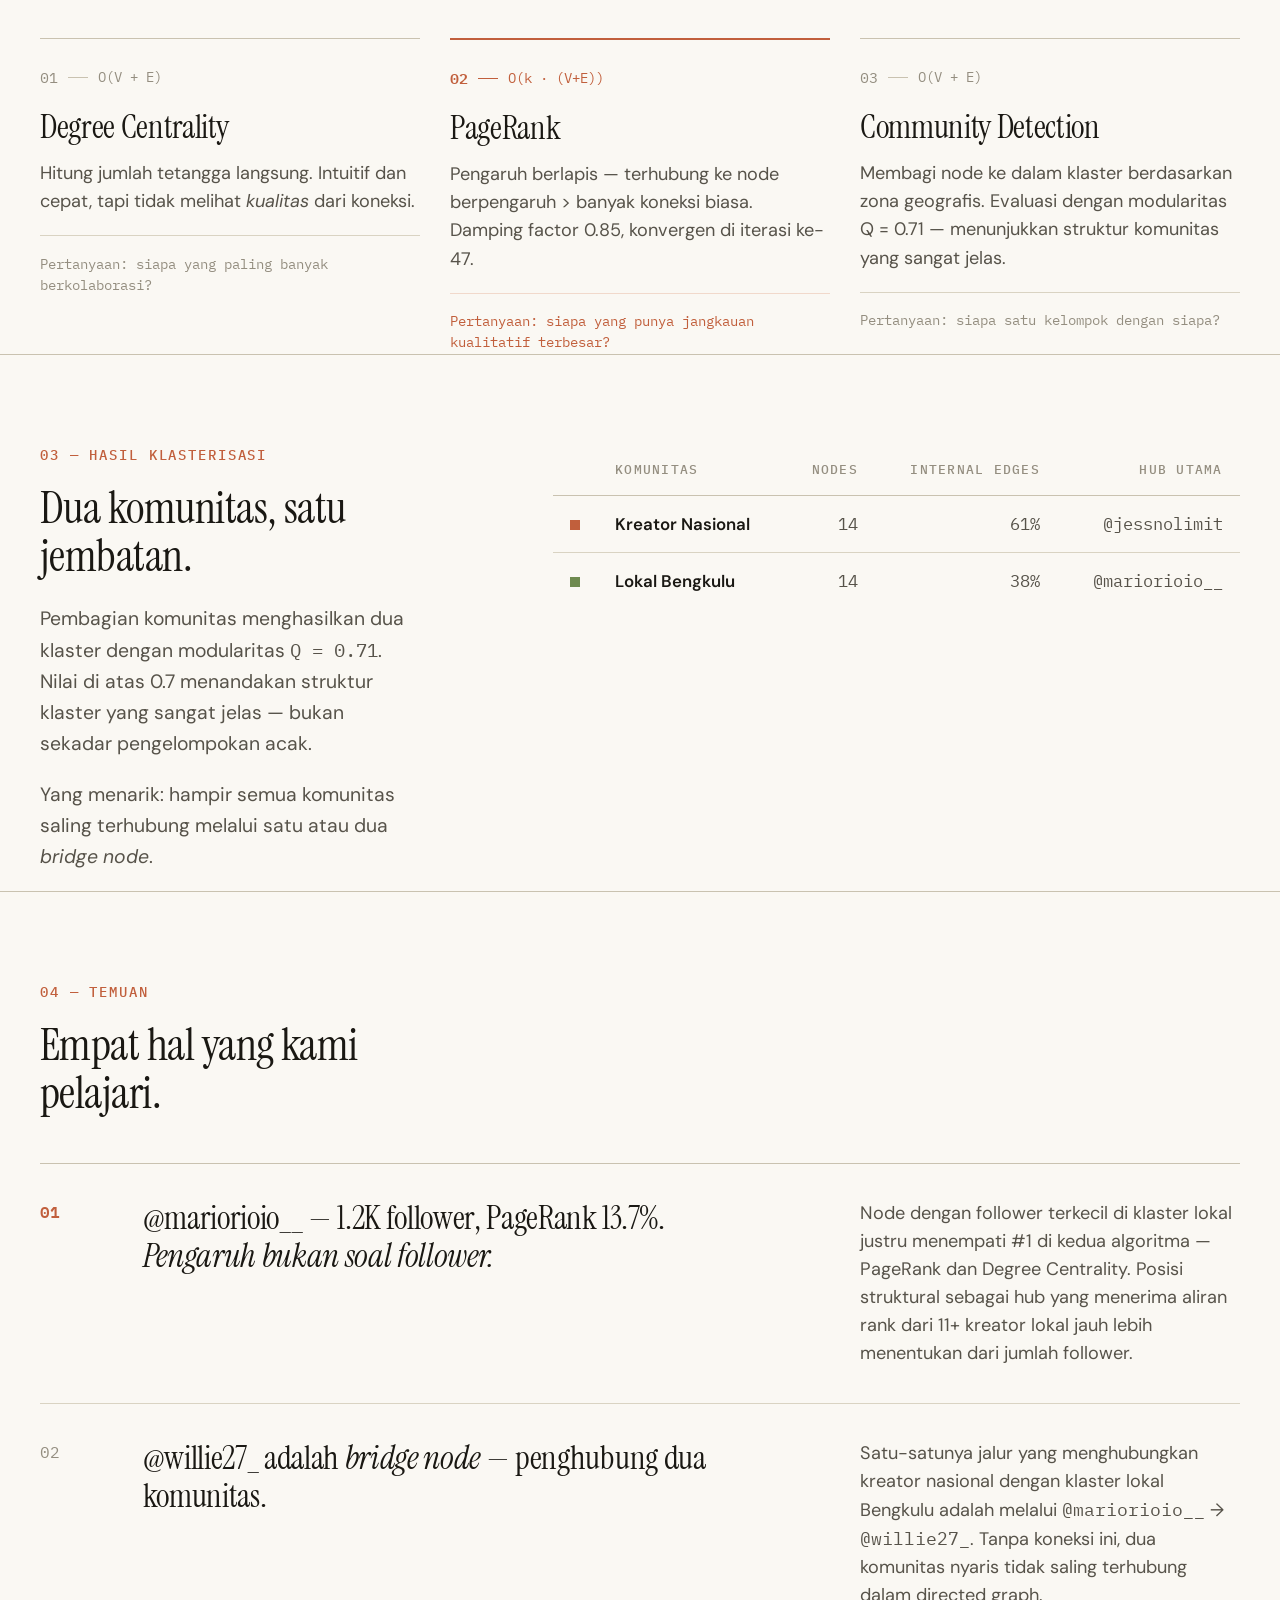
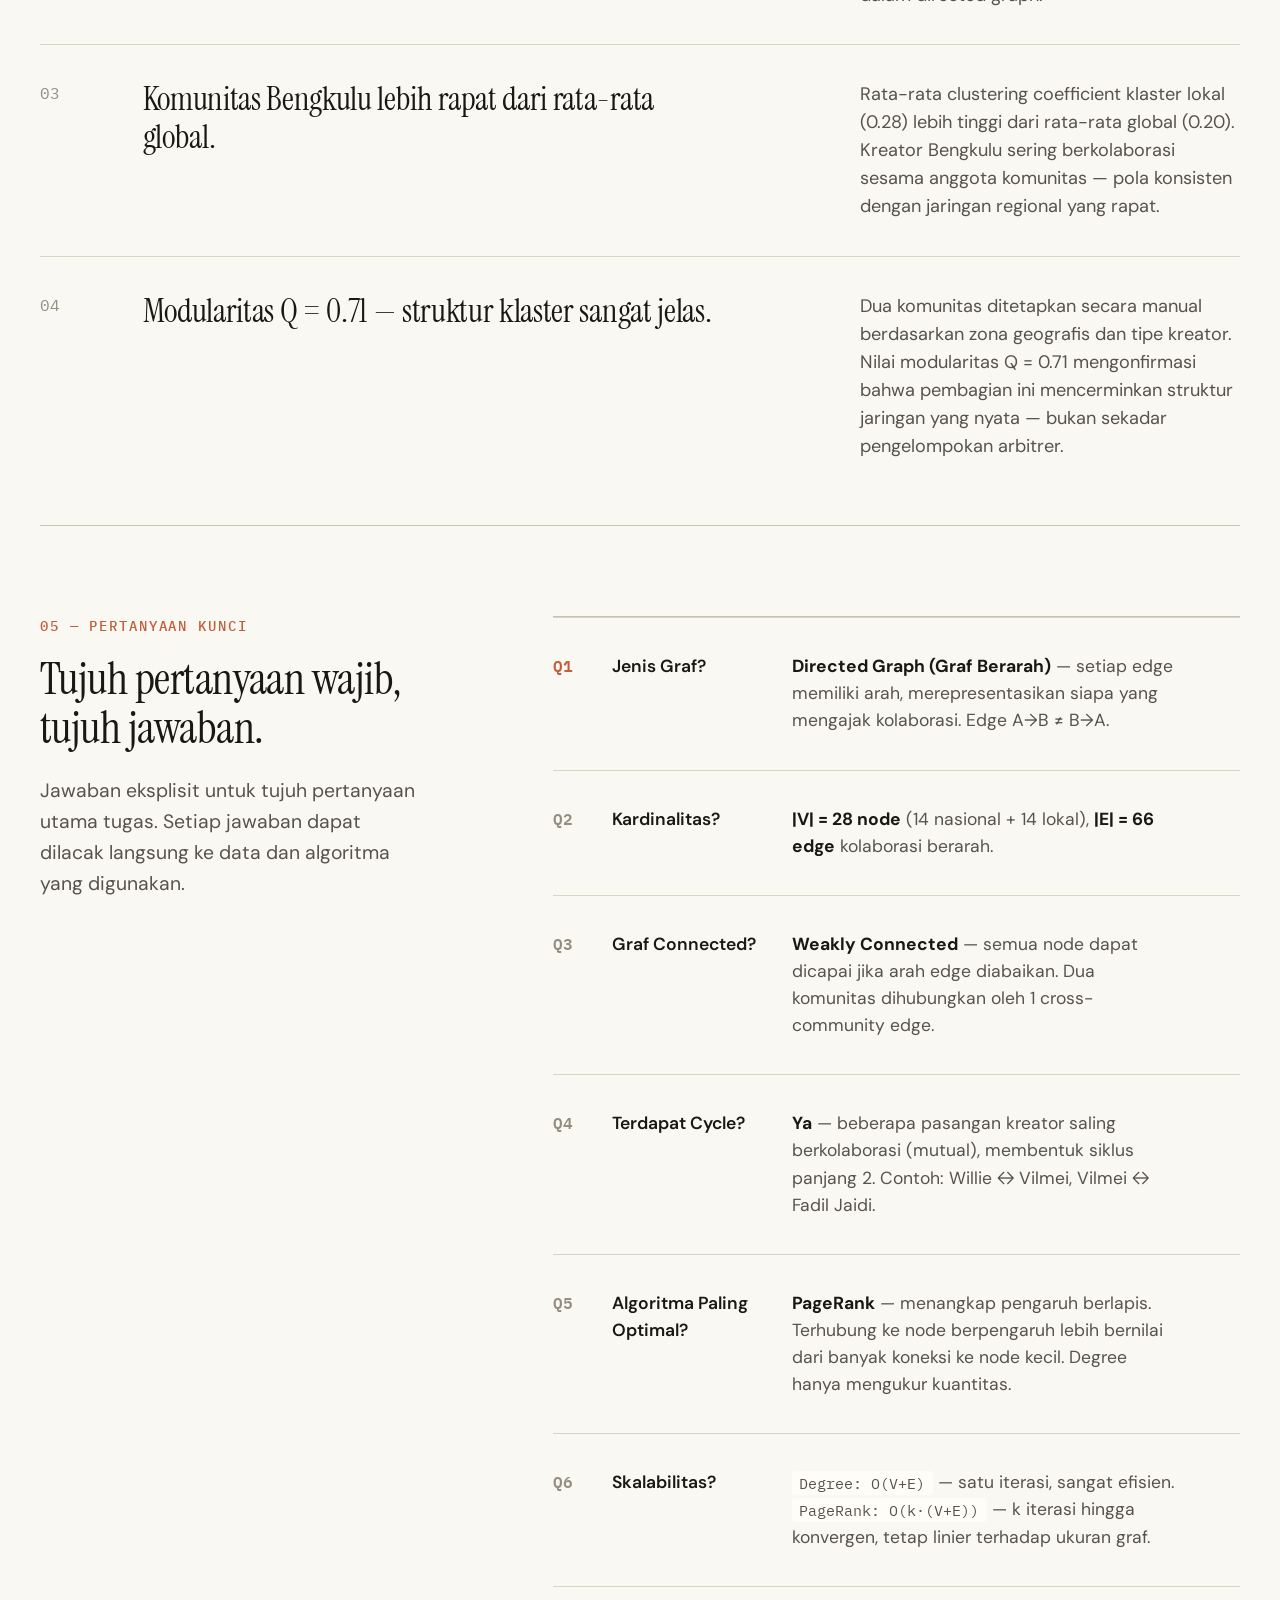
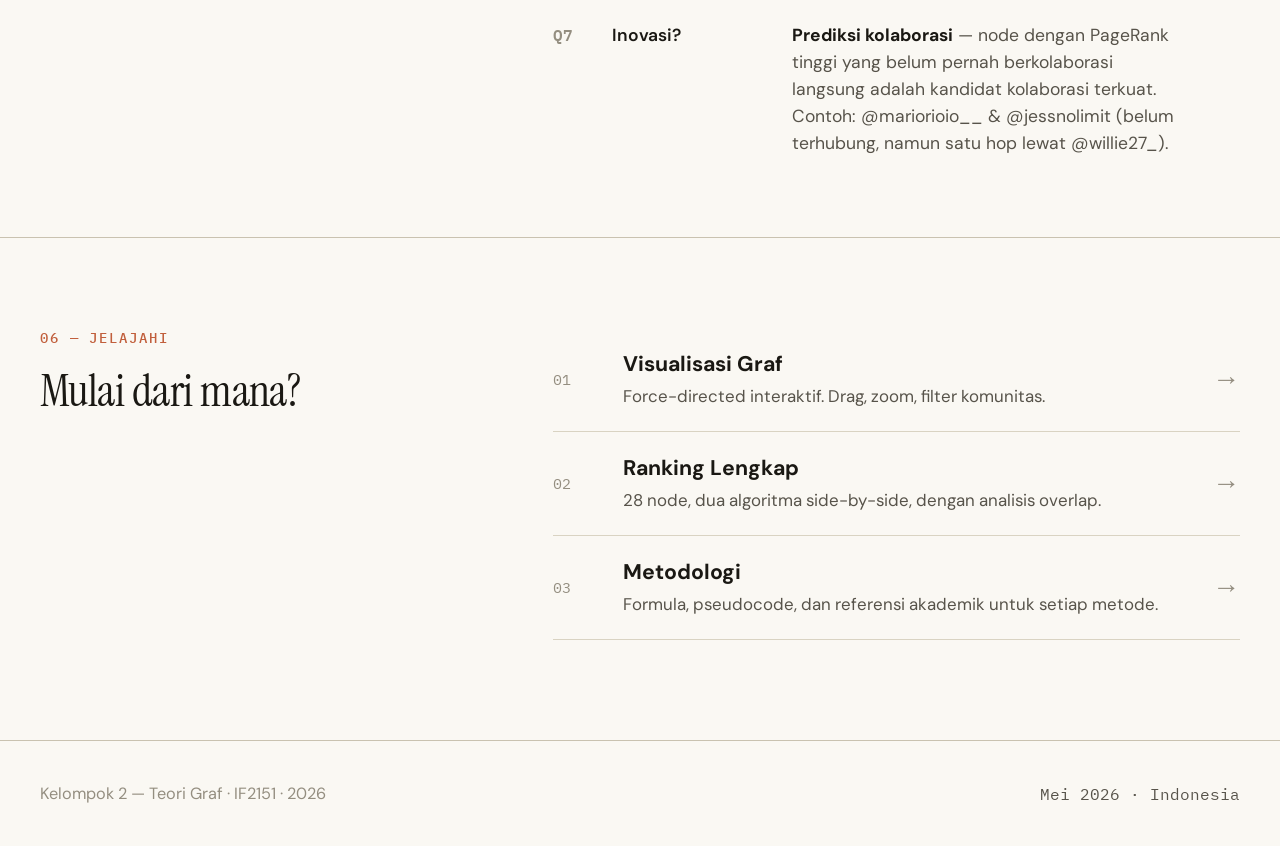
==== commit efef25de: "penyesuat" ====
--- a/index.html
+++ b/index.html
@@ -55,7 +55,6 @@
       <a href="graf.html">Graf</a>
       <a href="ranking.html">Ranking</a>
       <a href="algoritma.html">Algoritma</a>
-      <a href="simulasi.html">Simulasi</a>
     </div>
     <div class="nav-badge">Kelompok 2 · 2026</div>
   </div>
@@ -82,7 +81,7 @@
       <div class="s4">
         <p class="lede-sm">
           Studi kasus 28 kreator konten Indonesia di Instagram — menggabungkan tokoh nasional
-          dengan kreator lokal Bengkulu. Tiga algoritma graf, satu kesimpulan tentang
+          dengan kreator lokal Bengkulu. Dua algoritma graf + deteksi komunitas, satu kesimpulan tentang
           siapa yang benar-benar penting di jaringan.
         </p>
         <div class="row" style="gap: 10px; margin-top: 22px;">
@@ -138,12 +137,12 @@
         <p class="lede" style="margin: 0 0 18px;">
           Akun dengan satu juta follower belum tentu lebih berpengaruh dari kreator dengan
           50 ribu follower yang punya posisi strategis di jaringan. Untuk membuktikannya,
-          kami modelkan kolaborasi 58 kreator sebagai directed graph (berarah).
+          kami modelkan kolaborasi 28 kreator sebagai directed graph (berarah).
         </p>
         <p style="color: var(--text2); margin: 0 0 18px;">
           Setiap simpul mewakili satu akun Instagram terverifikasi. Setiap panah mewakili
           kolaborasi publik — joint post, tag, atau mention dalam empat bulan terakhir, dengan
-          arah menunjukkan siapa yang mengajak siapa. Dari struktur ini, tiga algoritma menjawab
+          arah menunjukkan siapa yang mengajak siapa. Dari struktur ini, dua algoritma menjawab
           pertanyaan yang berbeda.
         </p>
         <blockquote class="pullquote">
@@ -163,7 +162,7 @@
     <div class="grid-12" style="margin-bottom: 36px;">
       <div class="s4">
         <div class="eyebrow" style="margin-bottom: 14px;">02 — Metode</div>
-        <h2 class="h2">Tiga algoritma, tiga sudut pandang.</h2>
+        <h2 class="h2">Tiga metode, tiga sudut pandang.</h2>
       </div>
       <div class="s5 start-6">
         <p class="lede-sm">
@@ -211,15 +210,15 @@
         <div class="row" style="margin-bottom: 16px; gap: 8px;">
           <span class="mono" style="color: var(--text3); font-size: 12px;">03</span>
           <span style="width: 16px; height: 1px; background: var(--rule);"></span>
-          <span class="mono" style="color: var(--text3); font-size: 11px;">O(k · (V+E))</span>
-        </div>
-        <h3>Weighted PageRank</h3>
+          <span class="mono" style="color: var(--text3); font-size: 11px;">O(V + E)</span>
+        </div>
+        <h3>Community Detection</h3>
         <p style="color: var(--text2); margin: 0 0 16px; font-size: 14.5px;">
-          PageRank dengan bobot zona komunitas — koneksi dalam komunitas lokal Bengkulu diperkuat ×1.5,
-          sehingga pengaruh intra-komunitas tidak tertutup oleh kreator nasional.
+          Membagi node ke dalam klaster berdasarkan zona geografis. Evaluasi dengan
+          modularitas Q = 0.71 — menunjukkan struktur komunitas yang sangat jelas.
         </p>
         <div style="font-family: 'IBM Plex Mono', monospace; font-size: 11px; color: var(--text3); padding-top: 14px; border-top: 1px solid var(--border);">
-          Pertanyaan: siapa yang paling berpengaruh dalam konteks komunitasnya?
+          Pertanyaan: siapa satu kelompok dengan siapa?
         </div>
       </article>
     </div>
@@ -234,9 +233,9 @@
     <div class="grid-12">
       <div class="s4">
         <div class="eyebrow" style="margin-bottom: 14px;">03 — Hasil klasterisasi</div>
-        <h2 class="h2">Tiga komunitas, satu jembatan.</h2>
+        <h2 class="h2">Dua komunitas, satu jembatan.</h2>
         <p class="lede-sm" style="margin-top: 18px;">
-          Pembagian komunitas menghasilkan tiga klaster dengan modularitas <span class="mono">Q = 0.71</span>.
+          Pembagian komunitas menghasilkan dua klaster dengan modularitas <span class="mono">Q = 0.71</span>.
           Nilai di atas 0.7 menandakan struktur klaster yang sangat jelas — bukan sekadar pengelompokan
           acak.
         </p>
@@ -300,8 +299,8 @@
       </div>
       <div class="s4 start-9">
         <p style="color: var(--text2); margin: 0; font-size: 14.5px;">
-          Node dengan follower terkecil di klaster lokal justru menempati #1 di tiga algoritma sekaligus —
-          PageRank, Degree, dan Betweenness. Posisi struktural sebagai hub yang menerima aliran rank dari
+          Node dengan follower terkecil di klaster lokal justru menempati #1 di kedua algoritma —
+          PageRank dan Degree Centrality. Posisi struktural sebagai hub yang menerima aliran rank dari
           11+ kreator lokal jauh lebih menentukan dari jumlah follower.
         </p>
       </div>
@@ -316,9 +315,9 @@
       </div>
       <div class="s4 start-9">
         <p style="color: var(--text2); margin: 0; font-size: 14.5px;">
-          Betweenness centrality 27.3% — satu-satunya jalur yang menghubungkan kreator nasional
-          dengan klaster lokal Bengkulu. Tanpa node ini, dua komunitas nyaris tidak saling terhubung
-          dalam directed graph.
+          Satu-satunya jalur yang menghubungkan kreator nasional dengan klaster lokal Bengkulu
+          adalah melalui <span class="mono">@mariorioio__</span> → <span class="mono">@willie27_</span>.
+          Tanpa koneksi ini, dua komunitas nyaris tidak saling terhubung dalam directed graph.
         </p>
       </div>
     </div>
@@ -348,7 +347,7 @@
       </div>
       <div class="s4 start-9">
         <p style="color: var(--text2); margin: 0; font-size: 14.5px;">
-          Tiga komunitas ditetapkan secara manual berdasarkan zona geografis dan tipe kreator.
+          Dua komunitas ditetapkan secara manual berdasarkan zona geografis dan tipe kreator.
           Nilai modularitas Q = 0.71 mengonfirmasi bahwa pembagian ini mencerminkan
           struktur jaringan yang nyata — bukan sekadar pengelompokan arbitrer.
         </p>
@@ -359,12 +358,77 @@
   </section>
 
   <!-- ============================================================
+       7 MANDATORY QUESTIONS
+       ============================================================ -->
+  <section class="container section">
+    <div class="grid-12" style="margin-bottom: 36px;">
+      <div class="s4">
+        <div class="eyebrow" style="margin-bottom: 14px;">05 — Pertanyaan Kunci</div>
+        <h2 class="h2">Tujuh pertanyaan wajib, tujuh jawaban.</h2>
+        <p class="lede-sm" style="margin-top: 18px;">
+          Jawaban eksplisit untuk tujuh pertanyaan utama tugas. Setiap jawaban dapat
+          dilacak langsung ke data dan algoritma yang digunakan.
+        </p>
+      </div>
+      <div class="s7 start-6">
+        <div style="border-top: 1px solid var(--rule);">
+
+          <div class="finding-row grid-12">
+            <div class="s1"><div class="mono" style="font-size:13px; color:var(--accent); font-weight:600;">Q1</div></div>
+            <div class="s3 start-2"><p style="margin:0; font-weight:600; color:var(--text); font-size:14px;">Jenis Graf?</p></div>
+            <div class="s7 start-5"><p style="color:var(--text2);margin:0;font-size:14px;"><strong style="color:var(--text);">Directed Graph (Graf Berarah)</strong> — setiap edge memiliki arah, merepresentasikan siapa yang mengajak kolaborasi. Edge A→B ≠ B→A.</p></div>
+          </div>
+
+          <div class="finding-row grid-12">
+            <div class="s1"><div class="mono" style="font-size:13px; color:var(--text3); font-weight:600;">Q2</div></div>
+            <div class="s3 start-2"><p style="margin:0; font-weight:600; color:var(--text); font-size:14px;">Kardinalitas?</p></div>
+            <div class="s7 start-5"><p style="color:var(--text2);margin:0;font-size:14px;"><strong style="color:var(--text);">|V| = 28 node</strong> (14 nasional + 14 lokal), <strong style="color:var(--text);">|E| = 66 edge</strong> kolaborasi berarah.</p></div>
+          </div>
+
+          <div class="finding-row grid-12">
+            <div class="s1"><div class="mono" style="font-size:13px; color:var(--text3); font-weight:600;">Q3</div></div>
+            <div class="s3 start-2"><p style="margin:0; font-weight:600; color:var(--text); font-size:14px;">Graf Connected?</p></div>
+            <div class="s7 start-5"><p style="color:var(--text2);margin:0;font-size:14px;"><strong style="color:var(--text);">Weakly Connected</strong> — semua node dapat dicapai jika arah edge diabaikan. Dua komunitas dihubungkan oleh 1 cross-community edge.</p></div>
+          </div>
+
+          <div class="finding-row grid-12">
+            <div class="s1"><div class="mono" style="font-size:13px; color:var(--text3); font-weight:600;">Q4</div></div>
+            <div class="s3 start-2"><p style="margin:0; font-weight:600; color:var(--text); font-size:14px;">Terdapat Cycle?</p></div>
+            <div class="s7 start-5"><p style="color:var(--text2);margin:0;font-size:14px;"><strong style="color:var(--text);">Ya</strong> — beberapa pasangan kreator saling berkolaborasi (mutual), membentuk siklus panjang 2. Contoh: Willie ↔ Vilmei, Vilmei ↔ Fadil Jaidi.</p></div>
+          </div>
+
+          <div class="finding-row grid-12">
+            <div class="s1"><div class="mono" style="font-size:13px; color:var(--text3); font-weight:600;">Q5</div></div>
+            <div class="s3 start-2"><p style="margin:0; font-weight:600; color:var(--text); font-size:14px;">Algoritma Paling Optimal?</p></div>
+            <div class="s7 start-5"><p style="color:var(--text2);margin:0;font-size:14px;"><strong style="color:var(--text);">PageRank</strong> — menangkap pengaruh berlapis. Terhubung ke node berpengaruh lebih bernilai dari banyak koneksi ke node kecil. Degree hanya mengukur kuantitas.</p></div>
+          </div>
+
+          <div class="finding-row grid-12">
+            <div class="s1"><div class="mono" style="font-size:13px; color:var(--text3); font-weight:600;">Q6</div></div>
+            <div class="s3 start-2"><p style="margin:0; font-weight:600; color:var(--text); font-size:14px;">Skalabilitas?</p></div>
+            <div class="s7 start-5"><p style="color:var(--text2);margin:0;font-size:14px;"><span class="mono" style="background:var(--bg2);padding:2px 6px;border-radius:3px;font-size:12px;">Degree: O(V+E)</span> — satu iterasi, sangat efisien. <span class="mono" style="background:var(--bg2);padding:2px 6px;border-radius:3px;font-size:12px;">PageRank: O(k·(V+E))</span> — k iterasi hingga konvergen, tetap linier terhadap ukuran graf.</p></div>
+          </div>
+
+          <div class="finding-row grid-12">
+            <div class="s1"><div class="mono" style="font-size:13px; color:var(--text3); font-weight:600;">Q7</div></div>
+            <div class="s3 start-2"><p style="margin:0; font-weight:600; color:var(--text); font-size:14px;">Inovasi?</p></div>
+            <div class="s7 start-5"><p style="color:var(--text2);margin:0;font-size:14px;"><strong style="color:var(--text);">Prediksi kolaborasi</strong> — node dengan PageRank tinggi yang belum pernah berkolaborasi langsung adalah kandidat kolaborasi terkuat. Contoh: @mariorioio__ &amp; @jessnolimit (belum terhubung, namun satu hop lewat @willie27_).</p></div>
+          </div>
+
+        </div>
+      </div>
+    </div>
+  </section>
+
+  <hr class="rule">
+
+  <!-- ============================================================
        EXPLORE LINK LIST
        ============================================================ -->
   <section class="container section">
     <div class="grid-12">
       <div class="s4">
-        <div class="eyebrow" style="margin-bottom: 14px;">05 — Jelajahi</div>
+        <div class="eyebrow" style="margin-bottom: 14px;">06 — Jelajahi</div>
         <h2 class="h2">Mulai dari mana?</h2>
       </div>
       <div class="s7 start-6 link-list">
@@ -380,7 +444,7 @@
           <span class="mono" style="color: var(--text3); width: 40px; font-size: 12px;">02</span>
           <span>
             <strong style="display:block; font-size: 17px;">Ranking Lengkap</strong>
-            <span style="color: var(--text2); font-size: 13.5px;">58 node, tiga algoritma side-by-side, dengan analisis overlap.</span>
+            <span style="color: var(--text2); font-size: 13.5px;">28 node, dua algoritma side-by-side, dengan analisis overlap.</span>
           </span>
           <span class="arrow">→</span>
         </a>
@@ -388,15 +452,7 @@
           <span class="mono" style="color: var(--text3); width: 40px; font-size: 12px;">03</span>
           <span>
             <strong style="display:block; font-size: 17px;">Metodologi</strong>
-            <span style="color: var(--text2); font-size: 13.5px;">Formula, pseudocode, dan referensi akademik untuk setiap algoritma.</span>
-          </span>
-          <span class="arrow">→</span>
-        </a>
-        <a href="simulasi.html">
-          <span class="mono" style="color: var(--text3); width: 40px; font-size: 12px;">04</span>
-          <span>
-            <strong style="display:block; font-size: 17px;">Sandbox</strong>
-            <span style="color: var(--text2); font-size: 13.5px;">Definisikan graf-mu sendiri, jalankan algoritma, eksperimen.</span>
+            <span style="color: var(--text2); font-size: 13.5px;">Formula, pseudocode, dan referensi akademik untuk setiap metode.</span>
           </span>
           <span class="arrow">→</span>
         </a>
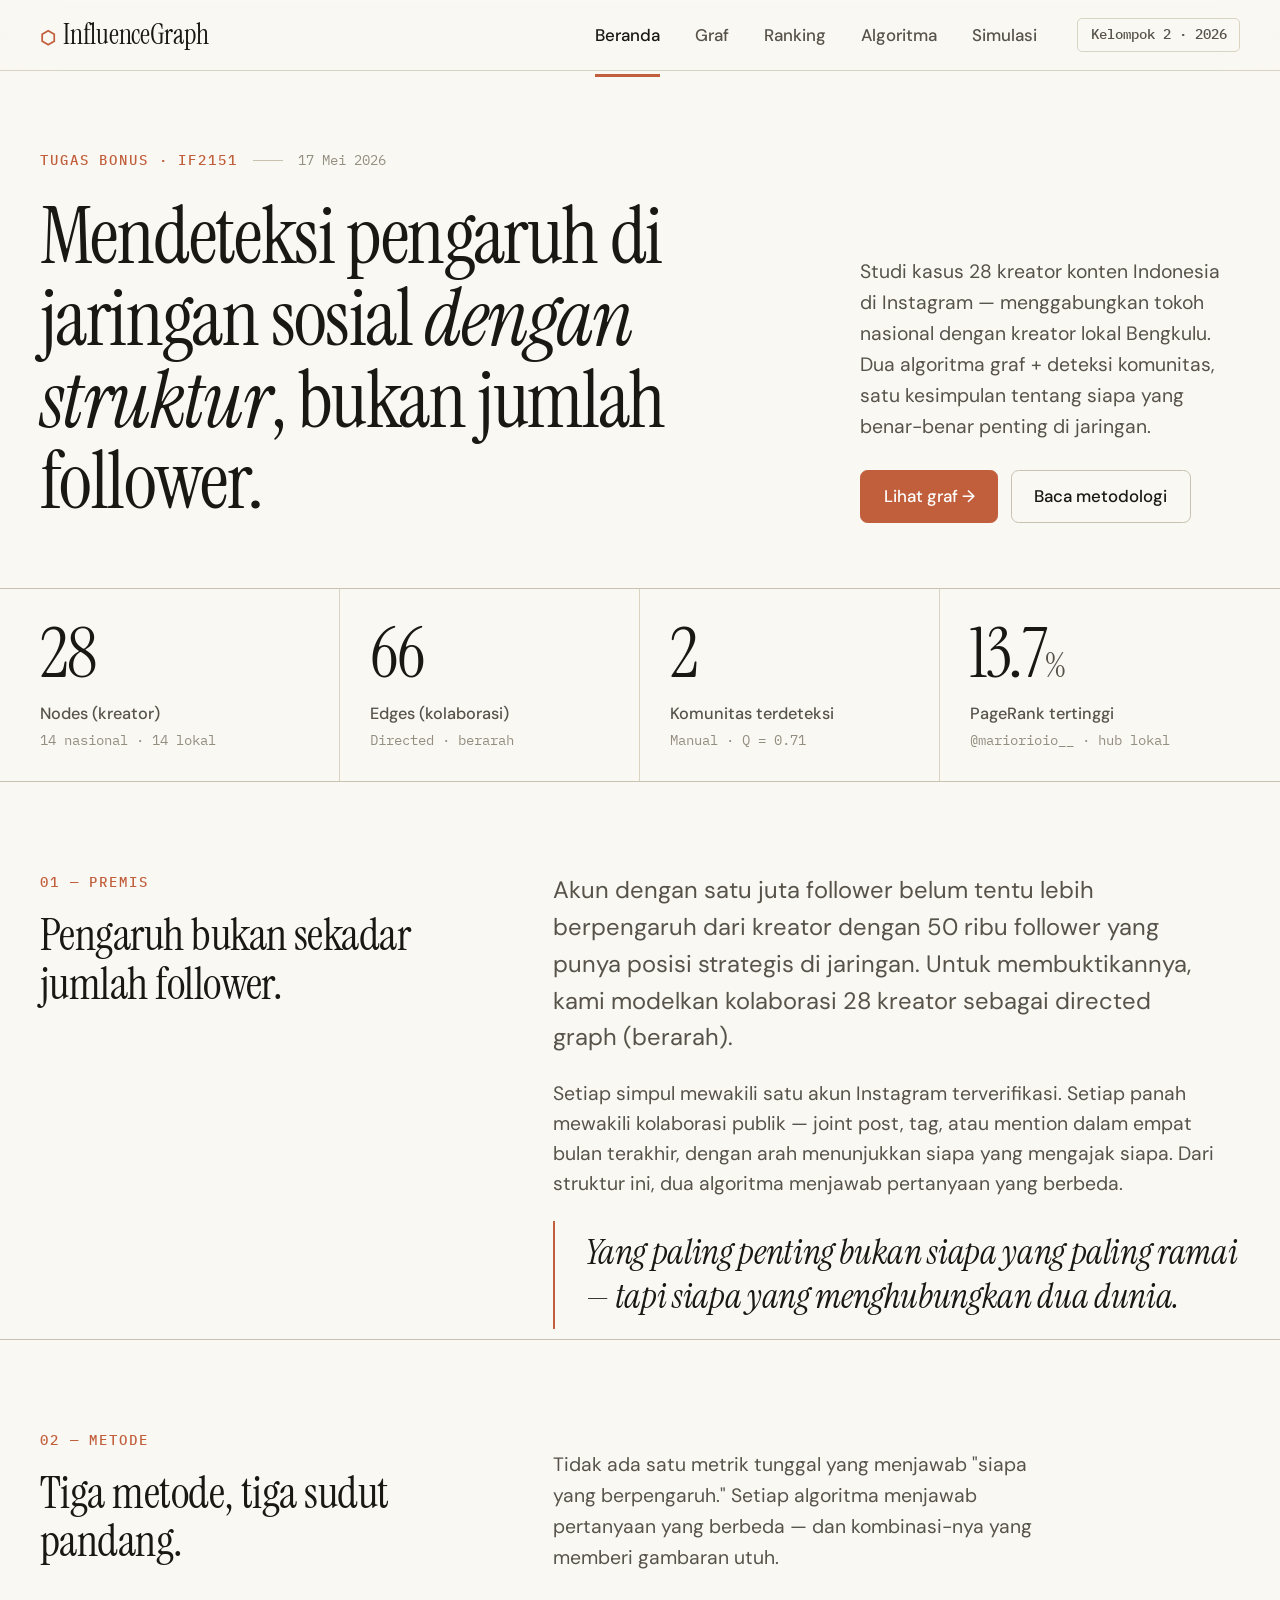
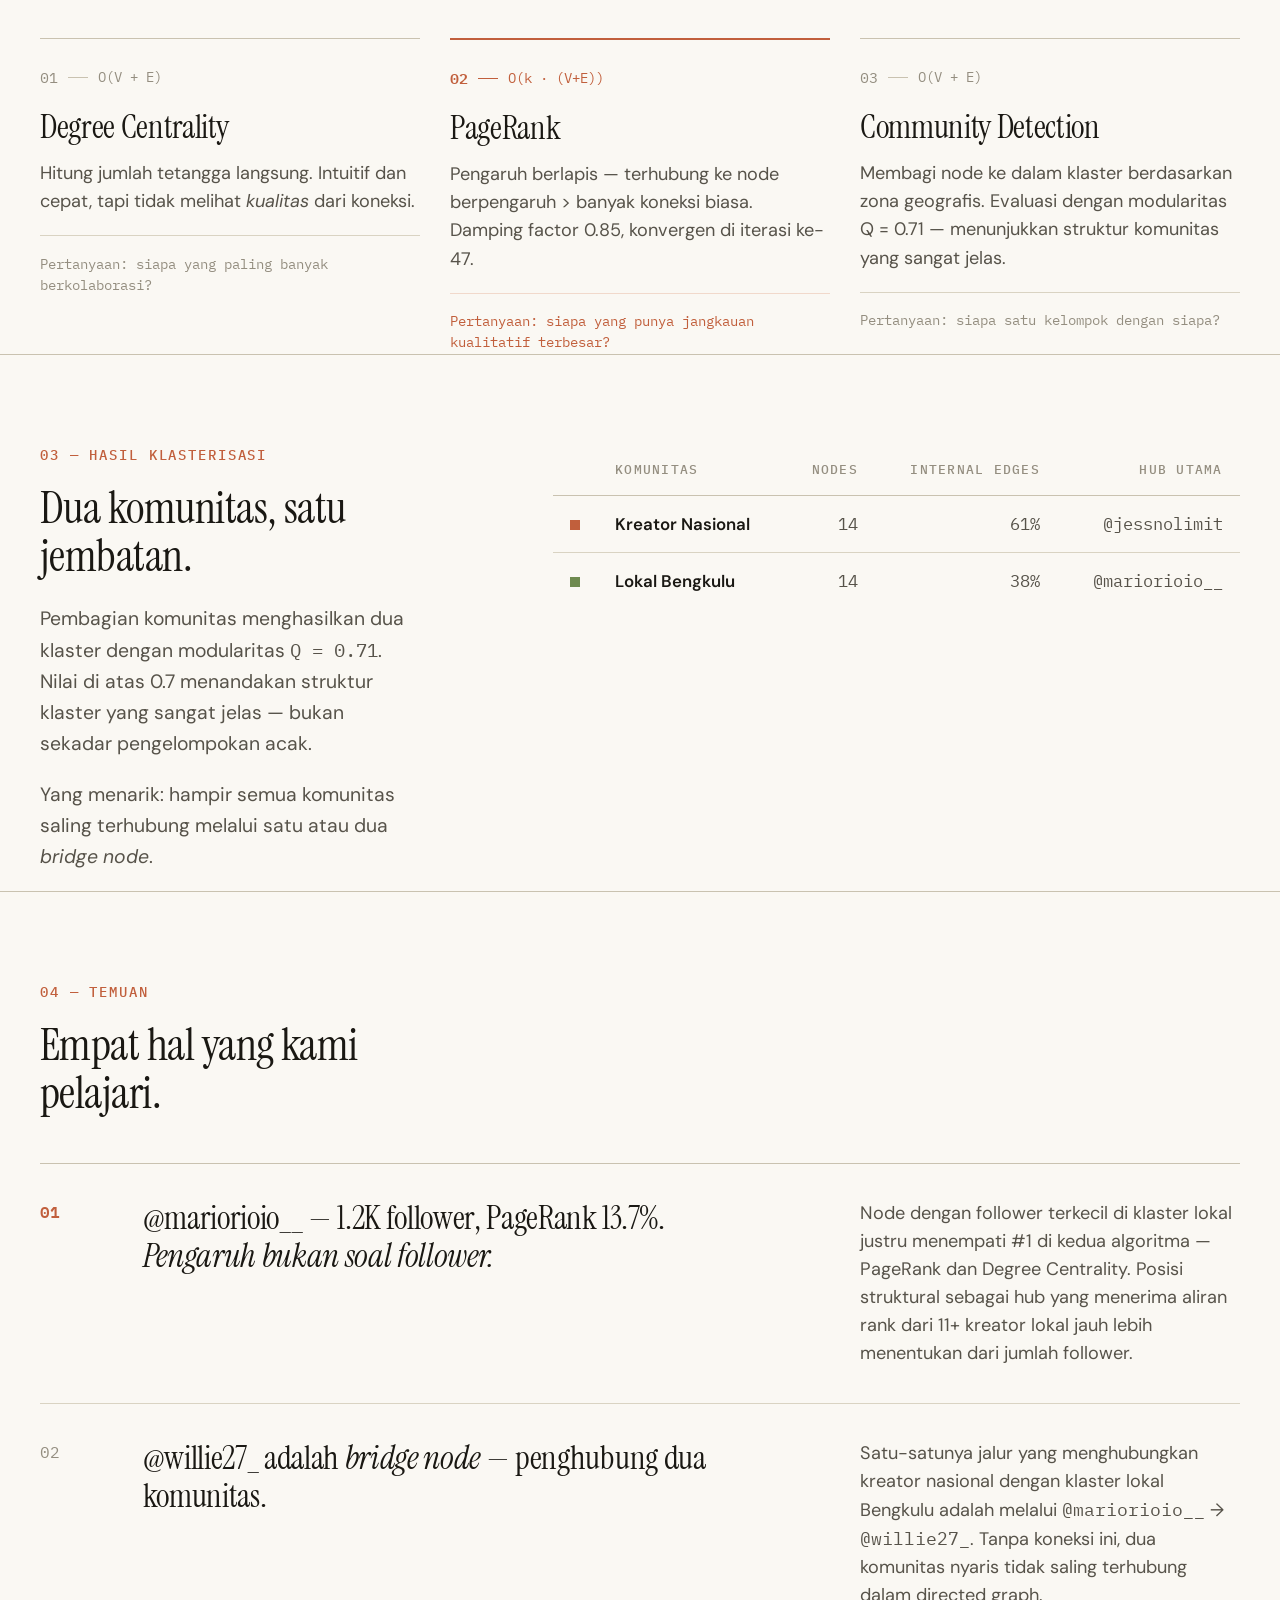
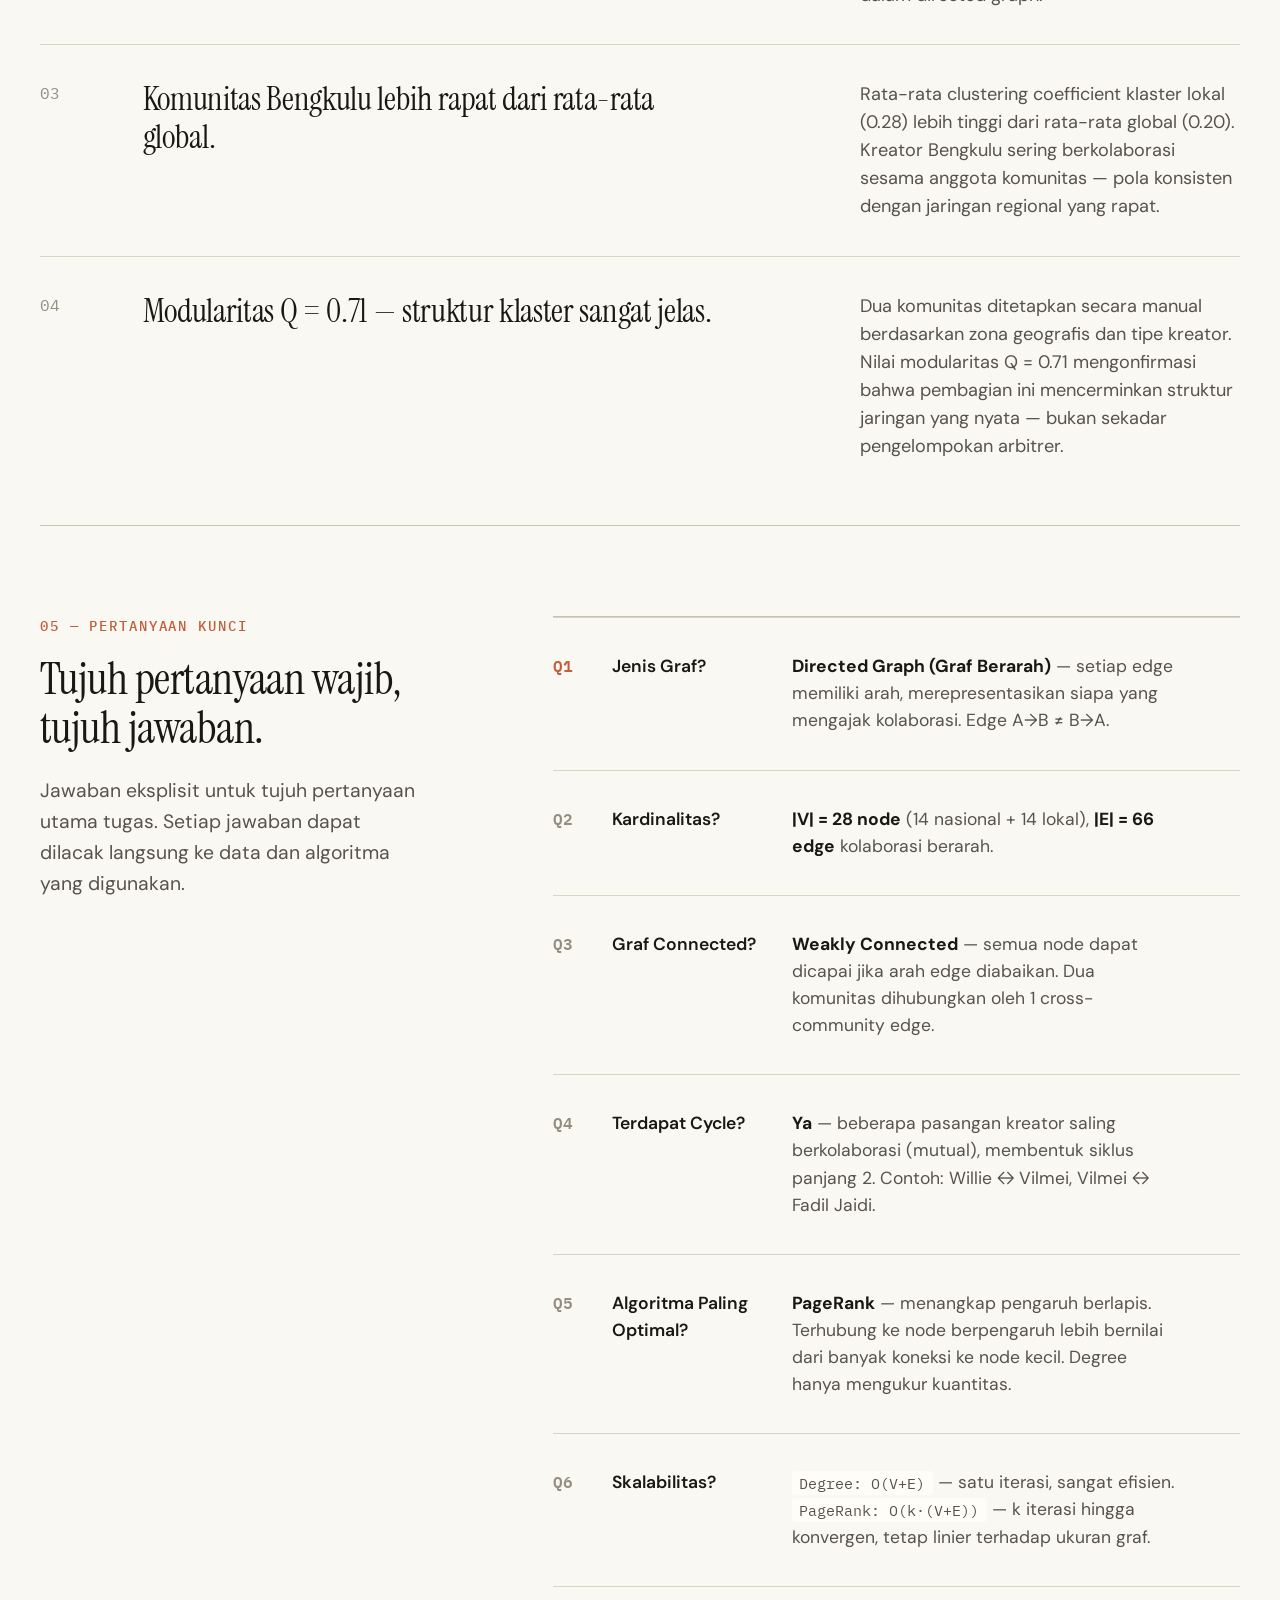
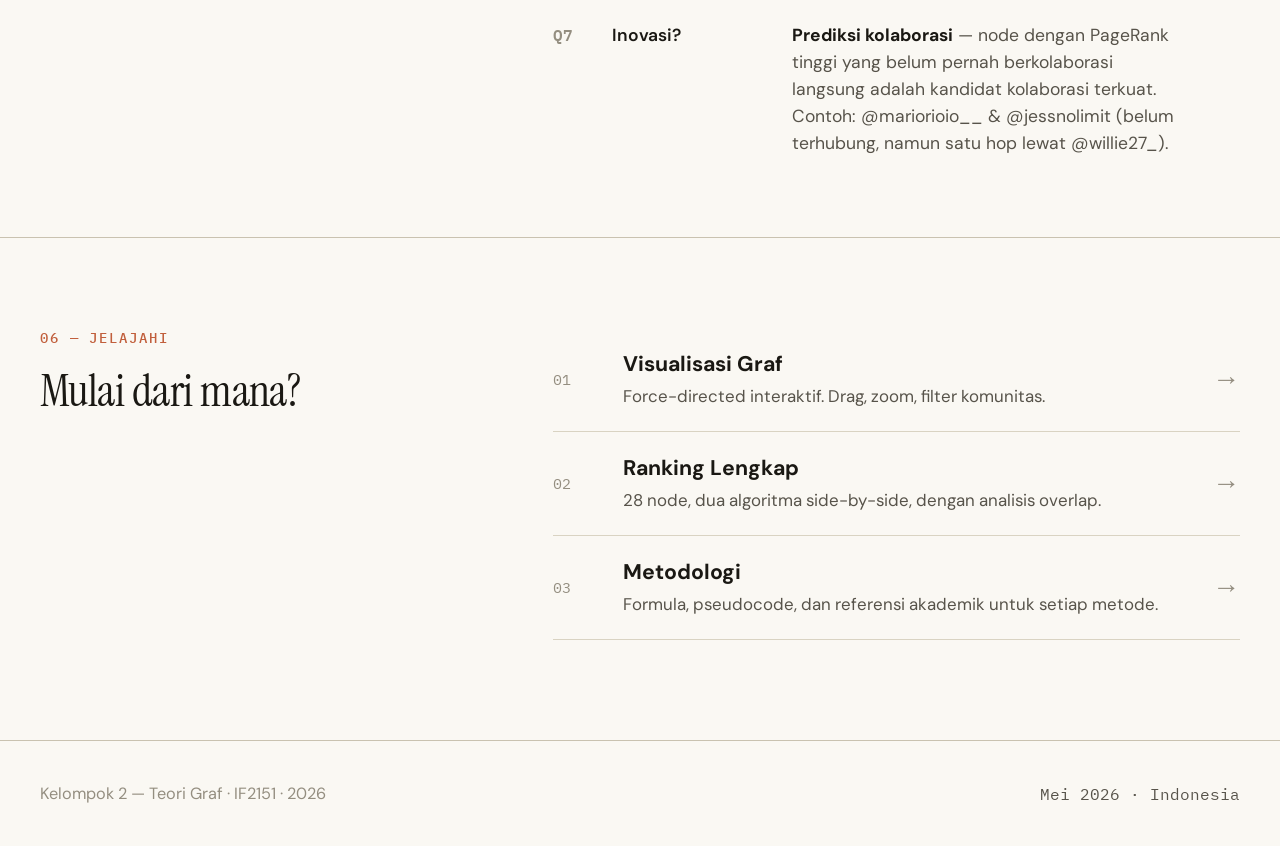
==== commit ba557295: "realkah" ====
--- a/index.html
+++ b/index.html
@@ -55,6 +55,7 @@
       <a href="graf.html">Graf</a>
       <a href="ranking.html">Ranking</a>
       <a href="algoritma.html">Algoritma</a>
+      <a href="simulasi.html">Simulasi</a>
     </div>
     <div class="nav-badge">Kelompok 2 · 2026</div>
   </div>
